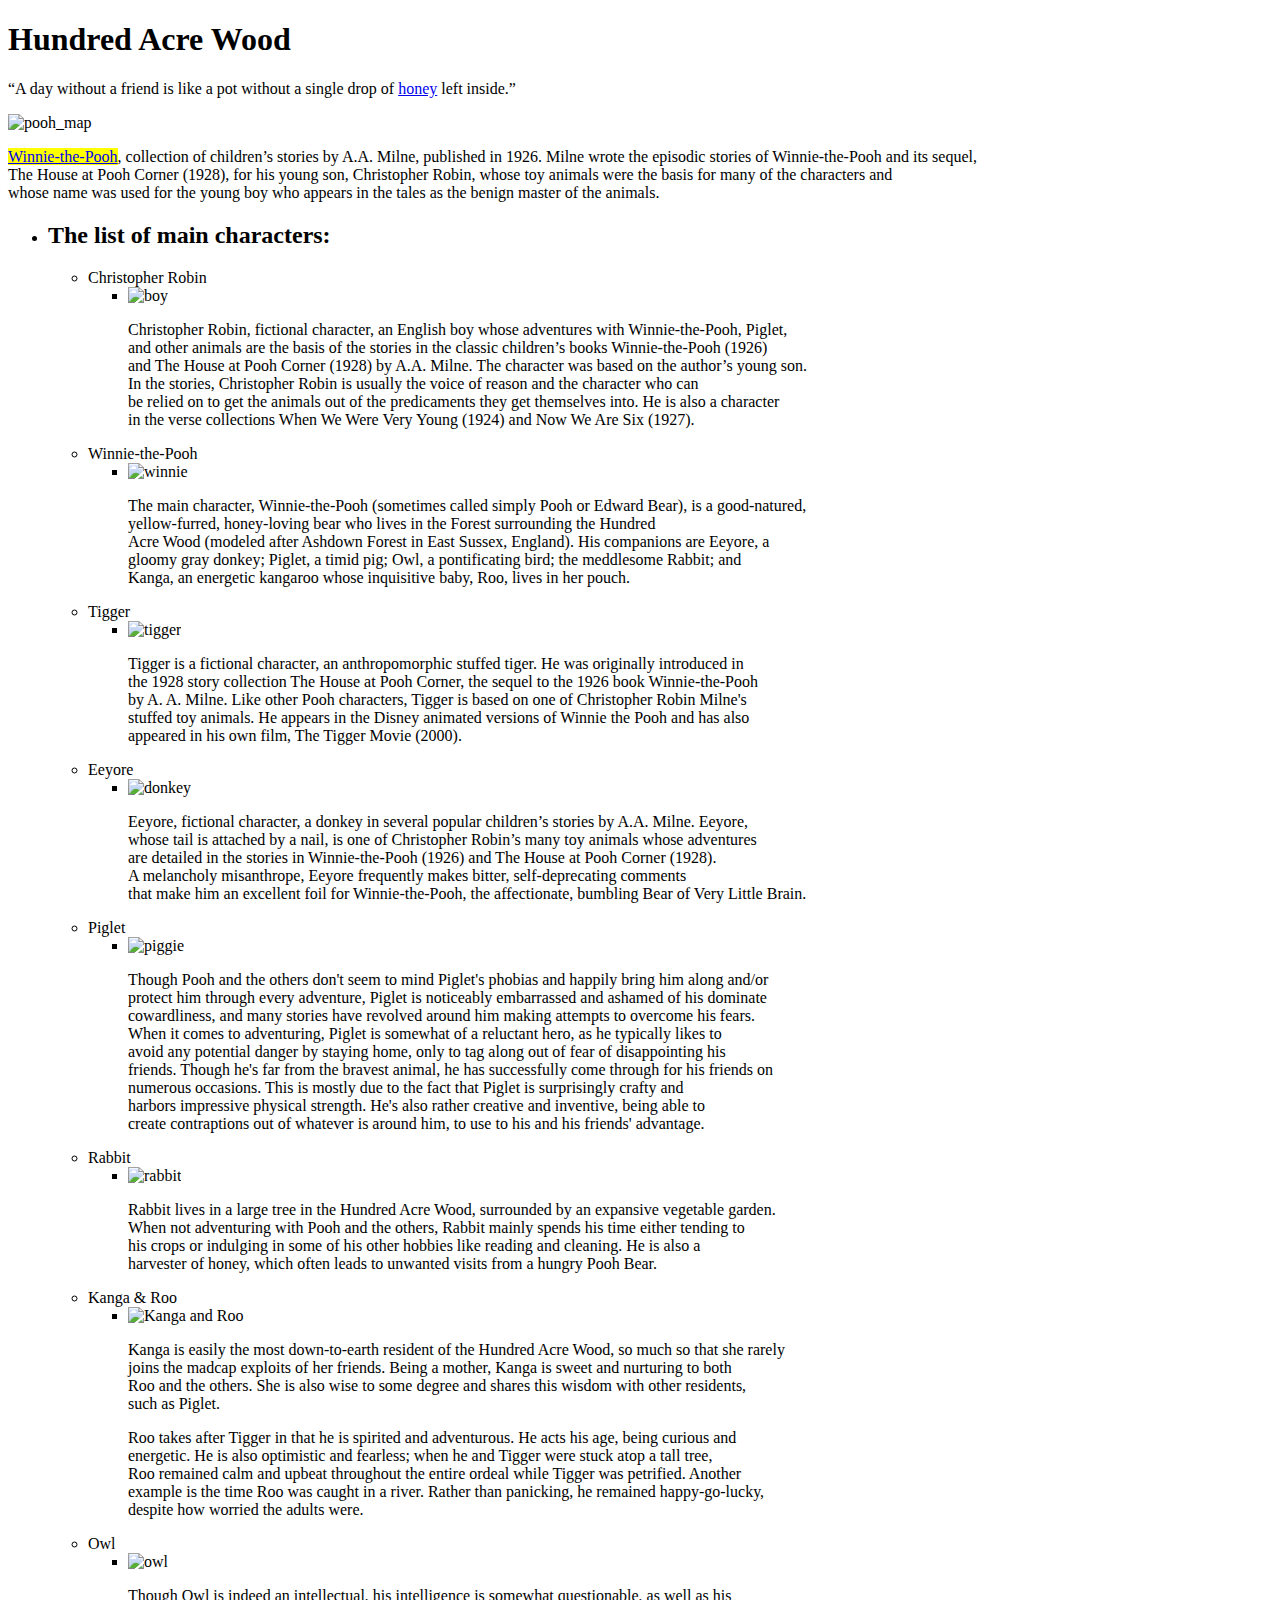
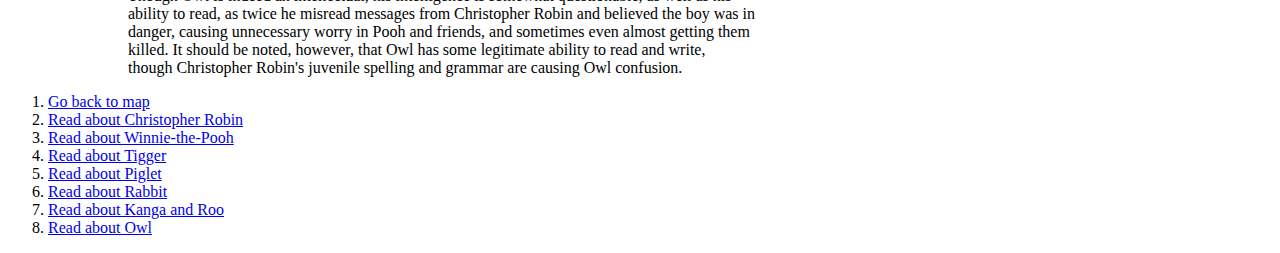
==== index.html @ 3f27ce72 "adding comment" ====
<!DOCTYPE html>
<html lang="en">
<head>
    <meta charset="UTF-8">
    <meta name="viewport" content="width=device-width, initial-scale=1.0">
    <link rel="stylesheet" href="css/style.css">
    <title>Winnie the Pooh's World</title>
</head>
<body>
    <header>
        <div>
            <h1 class="title">Hundred Acre Wood</h1>
            <p><span>“A day without a friend is like a pot without a single drop of <a href="https://youtu.be/Wkk5xn5db7E?si=FmKFmHlR3jzFHBwv" target="_blank">honey</a> left inside.”</span></p>
            <img id="map" src="img/map.jpg" alt="pooh_map">
        </div>
    </header>

    <main>
        <div class="main-text">
            <p class="introduction-text"><mark><a href="https://www.britannica.com/topic/Winnie-the-Pooh-childrens-stories-by-Milne">Winnie-the-Pooh</a></mark>, collection of children’s stories by A.A. Milne, published in 1926. Milne wrote the episodic stories of Winnie-the-Pooh and its sequel,<br> The House at Pooh Corner (1928), for his young son, Christopher Robin,  whose toy animals were the basis for many of the characters and <br>whose name was used for the young boy who appears in the tales as the benign master of the animals.</p>
        </div>
        <div class="list-with-images">
            <ul>
                <li><h2>The list of main characters:</h2>
                    <ul>
                        <li>Christopher Robin
                            <ul>
                                <li id="christopher">
                                    <img src="img/christopher.jpeg" alt="boy">
                                    <p>
                                        Christopher Robin, fictional character, an English boy whose adventures with Winnie-the-Pooh, Piglet,<br> and other animals are the basis of the stories in the classic children’s books Winnie-the-Pooh (1926) <br> and The House at Pooh Corner (1928) by A.A. Milne. The character was based on the author’s young son. <br> In the stories, Christopher Robin is usually the voice of reason and the character who can <br> be relied on to get the animals out of the predicaments they get themselves into. He is also a character <br> in the verse collections When We Were Very Young (1924) and Now We Are Six (1927).
                                    </p>
                                </li>
                            </ul>
                        </li>
                        <li>Winnie-the-Pooh
                            <ul>
                                <li id="winnie">
                                    <img src="img/winnie.jpeg" alt="winnie">
                                    <p>
                                        The main character, Winnie-the-Pooh (sometimes called simply Pooh or Edward Bear), is a good-natured,  <br>yellow-furred, honey-loving bear who lives in the Forest surrounding the Hundred  <br>Acre Wood (modeled after Ashdown Forest in East Sussex, England). His companions are Eeyore, a  <br>gloomy gray donkey; Piglet, a timid pig; Owl, a pontificating bird; the meddlesome Rabbit; and  <br>Kanga, an energetic kangaroo whose inquisitive baby, Roo, lives in her pouch.
                                    </p>
                                </li>
                            </ul>
                        </li>
                        <li>Tigger
                            <ul>
                                <li id="tigger">
                                    <img src="img/tigger.jpeg" alt="tigger">
                                    <p>
                                        Tigger is a fictional character, an anthropomorphic stuffed tiger. He was originally introduced in  <br>the 1928 story collection The House at Pooh Corner, the sequel to the 1926 book Winnie-the-Pooh  <br>by A. A. Milne. Like other Pooh characters, Tigger is based on one of Christopher Robin Milne's  <br>stuffed toy animals. He appears in the Disney animated versions of Winnie the Pooh and has also  <br>appeared in his own film, The Tigger Movie (2000).
                                    </p>
                                </li>
                            </ul>
                        </li>
                        <li>Eeyore
                            <ul>
                                <li id="eeyore">
                                    <img src="img/eyerone.jpeg" alt="donkey">
                                    <p>
                                        Eeyore, fictional character, a donkey in several popular children’s stories by A.A. Milne. Eeyore,  <br>whose tail is attached by a nail, is one of Christopher Robin’s many toy animals whose adventures  <br> are detailed in the stories in Winnie-the-Pooh (1926) and The House at Pooh Corner (1928).  <br> A melancholy misanthrope, Eeyore frequently makes bitter, self-deprecating comments  <br> that make him an excellent foil for Winnie-the-Pooh, the affectionate, bumbling Bear of Very Little Brain.
                                    </p>
                                </li>
                            </ul>
                        </li>
                        <li>Piglet
                            <ul>
                                <li id="piglet">
                                    <img src="img/pigglet.jpeg" alt="piggie">
                                    <p>
                                        Though Pooh and the others don't seem to mind Piglet's phobias and happily bring him along and/or  <br>protect him through every adventure, Piglet is noticeably embarrassed and ashamed of his dominate <br> cowardliness, and many stories have revolved around him making attempts to overcome his fears.  <br>When it comes to adventuring, Piglet is somewhat of a reluctant hero, as he typically likes to  <br>avoid any potential danger by staying home, only to tag along out of fear of disappointing his  <br>friends. Though he's far from the bravest animal, he has successfully come through for his friends on  <br>numerous occasions. This is mostly due to the fact that Piglet is surprisingly crafty and  <br>harbors impressive physical strength. He's also rather creative and inventive, being able to  <br>create contraptions out of whatever is around him, to use to his and his friends' advantage.
                                    </p>
                                </li>
                            </ul>
                        </li>
                        <li>Rabbit
                            <ul>
                                <li id="rabbit">
                                    <img src="img/rabbit.jpeg" alt="rabbit">
                                    <p>
                                        Rabbit lives in a large tree in the Hundred Acre Wood, surrounded by an expansive vegetable garden.  <br>When not adventuring with Pooh and the others, Rabbit mainly spends his time either tending to  <br>his crops or indulging in some of his other hobbies like reading and cleaning. He is also a  <br>harvester of honey, which often leads to unwanted visits from a hungry Pooh Bear.
                                    </p>
                                </li>
                            </ul>
                        </li>
                        <li>Kanga & Roo
                            <ul>
                                <li id="kangaroo">
                                    <img src="img/kangaroo.jpeg" alt="Kanga and Roo">
                                    <p>
                                        Kanga is easily the most down-to-earth resident of the Hundred Acre Wood, so much so that she rarely  <br>joins the madcap exploits of her friends. Being a mother, Kanga is sweet and nurturing to both  <br>Roo and the others. She is also wise to some degree and shares this wisdom with other residents, <br> such as Piglet. 
                                    </p>
                                    <p>
                                        Roo takes after Tigger in that he is spirited and adventurous. He acts his age, being curious and  <br>energetic. He is also optimistic and fearless; when he and Tigger were stuck atop a tall tree,  <br>Roo remained calm and upbeat throughout the entire ordeal while Tigger was petrified. Another  <br>example is the time Roo was caught in a river. Rather than panicking, he remained happy-go-lucky,  <br>despite how worried the adults were.
                                    </p>
                                </li>
                            </ul>
                        </li>
                        <li>Owl
                            <ul>
                                <li id="owl">
                                    <img src="img/owl.jpeg" alt="owl">
                                    <p>
                                        Though Owl is indeed an intellectual, his intelligence is somewhat questionable, as well as his <br> ability to read, as twice he misread messages from Christopher Robin and believed the boy was in  <br>danger, causing unnecessary worry in Pooh and friends, and sometimes even almost getting them  <br> killed. It should be noted, however, that Owl has some legitimate ability to read and write, <br> though Christopher Robin's juvenile spelling and grammar are causing Owl confusion.
                                    </p>
                                </li>
                            </ul>
                        </li>
                    </ul>
                </li>
                
                
            </ul>
        </div>
    </main>

    <footer>
        <div class="navigation">
            <ol>
                    <li><a href="#map">Go back to map</a></li>
                    <li><a href="#christopher">Read about Christopher Robin</a></li>
                    <li><a href="#winnie">Read about Winnie-the-Pooh</a></li>
                    <li><a href="#tigger">Read about Tigger</a></li>
                    <li><a href="#piglet">Read about Piglet</a></li>
                    <li><a href="#rabbit">Read about Rabbit</a></li>
                    <li><a href="#kangaroo">Read about Kanga and Roo</a></li>
                    <li><a href="#owl">Read about Owl</a></li>
            </ol>
        </div>
        <!-- Thank you for checking my homework! have a nice day! -->
    </footer>
</body>
</html>
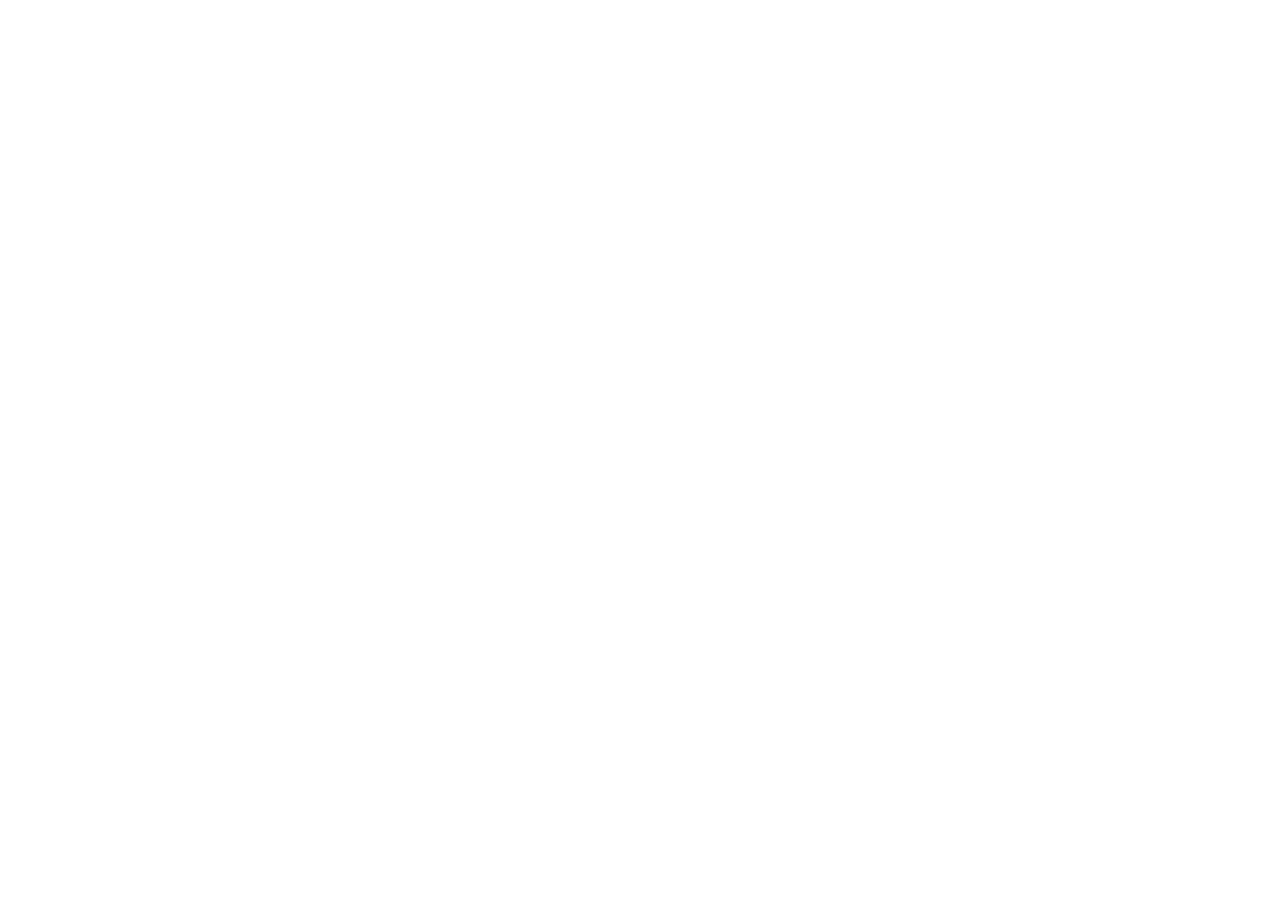
==== commit 608ace07: "clearing lessson 4" ====
--- a/index.html
+++ b/index.html
@@ -3,131 +3,19 @@
 <head>
     <meta charset="UTF-8">
     <meta name="viewport" content="width=device-width, initial-scale=1.0">
-    <link rel="stylesheet" href="css/style.css">
-    <title>Winnie the Pooh's World</title>
+    <title>Document</title>
 </head>
 <body>
     <header>
-        <div>
-            <h1 class="title">Hundred Acre Wood</h1>
-            <p><span>“A day without a friend is like a pot without a single drop of <a href="https://youtu.be/Wkk5xn5db7E?si=FmKFmHlR3jzFHBwv" target="_blank">honey</a> left inside.”</span></p>
-            <img id="map" src="img/map.jpg" alt="pooh_map">
-        </div>
+        <div></div>
     </header>
 
     <main>
-        <div class="main-text">
-            <p class="introduction-text"><mark><a href="https://www.britannica.com/topic/Winnie-the-Pooh-childrens-stories-by-Milne">Winnie-the-Pooh</a></mark>, collection of children’s stories by A.A. Milne, published in 1926. Milne wrote the episodic stories of Winnie-the-Pooh and its sequel,<br> The House at Pooh Corner (1928), for his young son, Christopher Robin,  whose toy animals were the basis for many of the characters and <br>whose name was used for the young boy who appears in the tales as the benign master of the animals.</p>
-        </div>
-        <div class="list-with-images">
-            <ul>
-                <li><h2>The list of main characters:</h2>
-                    <ul>
-                        <li>Christopher Robin
-                            <ul>
-                                <li id="christopher">
-                                    <img src="img/christopher.jpeg" alt="boy">
-                                    <p>
-                                        Christopher Robin, fictional character, an English boy whose adventures with Winnie-the-Pooh, Piglet,<br> and other animals are the basis of the stories in the classic children’s books Winnie-the-Pooh (1926) <br> and The House at Pooh Corner (1928) by A.A. Milne. The character was based on the author’s young son. <br> In the stories, Christopher Robin is usually the voice of reason and the character who can <br> be relied on to get the animals out of the predicaments they get themselves into. He is also a character <br> in the verse collections When We Were Very Young (1924) and Now We Are Six (1927).
-                                    </p>
-                                </li>
-                            </ul>
-                        </li>
-                        <li>Winnie-the-Pooh
-                            <ul>
-                                <li id="winnie">
-                                    <img src="img/winnie.jpeg" alt="winnie">
-                                    <p>
-                                        The main character, Winnie-the-Pooh (sometimes called simply Pooh or Edward Bear), is a good-natured,  <br>yellow-furred, honey-loving bear who lives in the Forest surrounding the Hundred  <br>Acre Wood (modeled after Ashdown Forest in East Sussex, England). His companions are Eeyore, a  <br>gloomy gray donkey; Piglet, a timid pig; Owl, a pontificating bird; the meddlesome Rabbit; and  <br>Kanga, an energetic kangaroo whose inquisitive baby, Roo, lives in her pouch.
-                                    </p>
-                                </li>
-                            </ul>
-                        </li>
-                        <li>Tigger
-                            <ul>
-                                <li id="tigger">
-                                    <img src="img/tigger.jpeg" alt="tigger">
-                                    <p>
-                                        Tigger is a fictional character, an anthropomorphic stuffed tiger. He was originally introduced in  <br>the 1928 story collection The House at Pooh Corner, the sequel to the 1926 book Winnie-the-Pooh  <br>by A. A. Milne. Like other Pooh characters, Tigger is based on one of Christopher Robin Milne's  <br>stuffed toy animals. He appears in the Disney animated versions of Winnie the Pooh and has also  <br>appeared in his own film, The Tigger Movie (2000).
-                                    </p>
-                                </li>
-                            </ul>
-                        </li>
-                        <li>Eeyore
-                            <ul>
-                                <li id="eeyore">
-                                    <img src="img/eyerone.jpeg" alt="donkey">
-                                    <p>
-                                        Eeyore, fictional character, a donkey in several popular children’s stories by A.A. Milne. Eeyore,  <br>whose tail is attached by a nail, is one of Christopher Robin’s many toy animals whose adventures  <br> are detailed in the stories in Winnie-the-Pooh (1926) and The House at Pooh Corner (1928).  <br> A melancholy misanthrope, Eeyore frequently makes bitter, self-deprecating comments  <br> that make him an excellent foil for Winnie-the-Pooh, the affectionate, bumbling Bear of Very Little Brain.
-                                    </p>
-                                </li>
-                            </ul>
-                        </li>
-                        <li>Piglet
-                            <ul>
-                                <li id="piglet">
-                                    <img src="img/pigglet.jpeg" alt="piggie">
-                                    <p>
-                                        Though Pooh and the others don't seem to mind Piglet's phobias and happily bring him along and/or  <br>protect him through every adventure, Piglet is noticeably embarrassed and ashamed of his dominate <br> cowardliness, and many stories have revolved around him making attempts to overcome his fears.  <br>When it comes to adventuring, Piglet is somewhat of a reluctant hero, as he typically likes to  <br>avoid any potential danger by staying home, only to tag along out of fear of disappointing his  <br>friends. Though he's far from the bravest animal, he has successfully come through for his friends on  <br>numerous occasions. This is mostly due to the fact that Piglet is surprisingly crafty and  <br>harbors impressive physical strength. He's also rather creative and inventive, being able to  <br>create contraptions out of whatever is around him, to use to his and his friends' advantage.
-                                    </p>
-                                </li>
-                            </ul>
-                        </li>
-                        <li>Rabbit
-                            <ul>
-                                <li id="rabbit">
-                                    <img src="img/rabbit.jpeg" alt="rabbit">
-                                    <p>
-                                        Rabbit lives in a large tree in the Hundred Acre Wood, surrounded by an expansive vegetable garden.  <br>When not adventuring with Pooh and the others, Rabbit mainly spends his time either tending to  <br>his crops or indulging in some of his other hobbies like reading and cleaning. He is also a  <br>harvester of honey, which often leads to unwanted visits from a hungry Pooh Bear.
-                                    </p>
-                                </li>
-                            </ul>
-                        </li>
-                        <li>Kanga & Roo
-                            <ul>
-                                <li id="kangaroo">
-                                    <img src="img/kangaroo.jpeg" alt="Kanga and Roo">
-                                    <p>
-                                        Kanga is easily the most down-to-earth resident of the Hundred Acre Wood, so much so that she rarely  <br>joins the madcap exploits of her friends. Being a mother, Kanga is sweet and nurturing to both  <br>Roo and the others. She is also wise to some degree and shares this wisdom with other residents, <br> such as Piglet. 
-                                    </p>
-                                    <p>
-                                        Roo takes after Tigger in that he is spirited and adventurous. He acts his age, being curious and  <br>energetic. He is also optimistic and fearless; when he and Tigger were stuck atop a tall tree,  <br>Roo remained calm and upbeat throughout the entire ordeal while Tigger was petrified. Another  <br>example is the time Roo was caught in a river. Rather than panicking, he remained happy-go-lucky,  <br>despite how worried the adults were.
-                                    </p>
-                                </li>
-                            </ul>
-                        </li>
-                        <li>Owl
-                            <ul>
-                                <li id="owl">
-                                    <img src="img/owl.jpeg" alt="owl">
-                                    <p>
-                                        Though Owl is indeed an intellectual, his intelligence is somewhat questionable, as well as his <br> ability to read, as twice he misread messages from Christopher Robin and believed the boy was in  <br>danger, causing unnecessary worry in Pooh and friends, and sometimes even almost getting them  <br> killed. It should be noted, however, that Owl has some legitimate ability to read and write, <br> though Christopher Robin's juvenile spelling and grammar are causing Owl confusion.
-                                    </p>
-                                </li>
-                            </ul>
-                        </li>
-                    </ul>
-                </li>
-                
-                
-            </ul>
-        </div>
+        <div></div>
     </main>
 
     <footer>
-        <div class="navigation">
-            <ol>
-                    <li><a href="#map">Go back to map</a></li>
-                    <li><a href="#christopher">Read about Christopher Robin</a></li>
-                    <li><a href="#winnie">Read about Winnie-the-Pooh</a></li>
-                    <li><a href="#tigger">Read about Tigger</a></li>
-                    <li><a href="#piglet">Read about Piglet</a></li>
-                    <li><a href="#rabbit">Read about Rabbit</a></li>
-                    <li><a href="#kangaroo">Read about Kanga and Roo</a></li>
-                    <li><a href="#owl">Read about Owl</a></li>
-            </ol>
-        </div>
-        <!-- Thank you for checking my homework! have a nice day! -->
+        <div></div>
     </footer>
 </body>
 </html>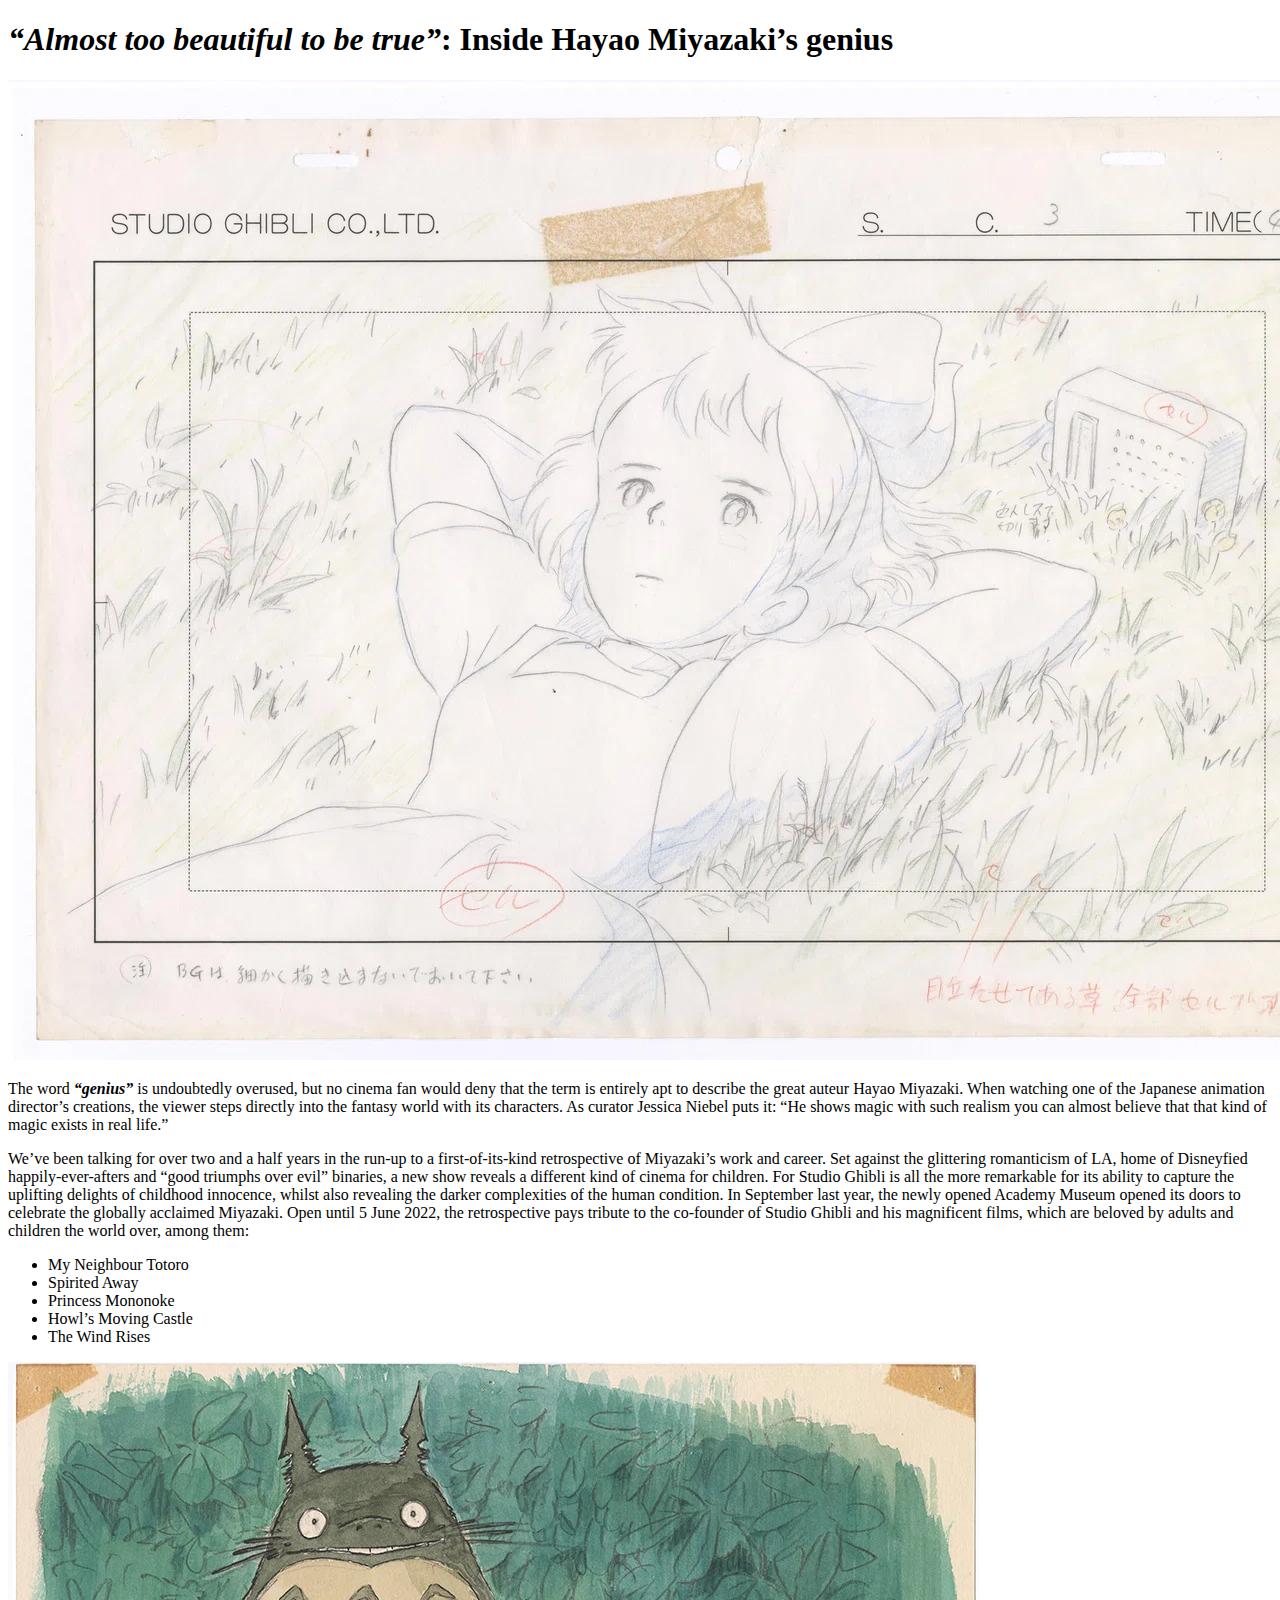
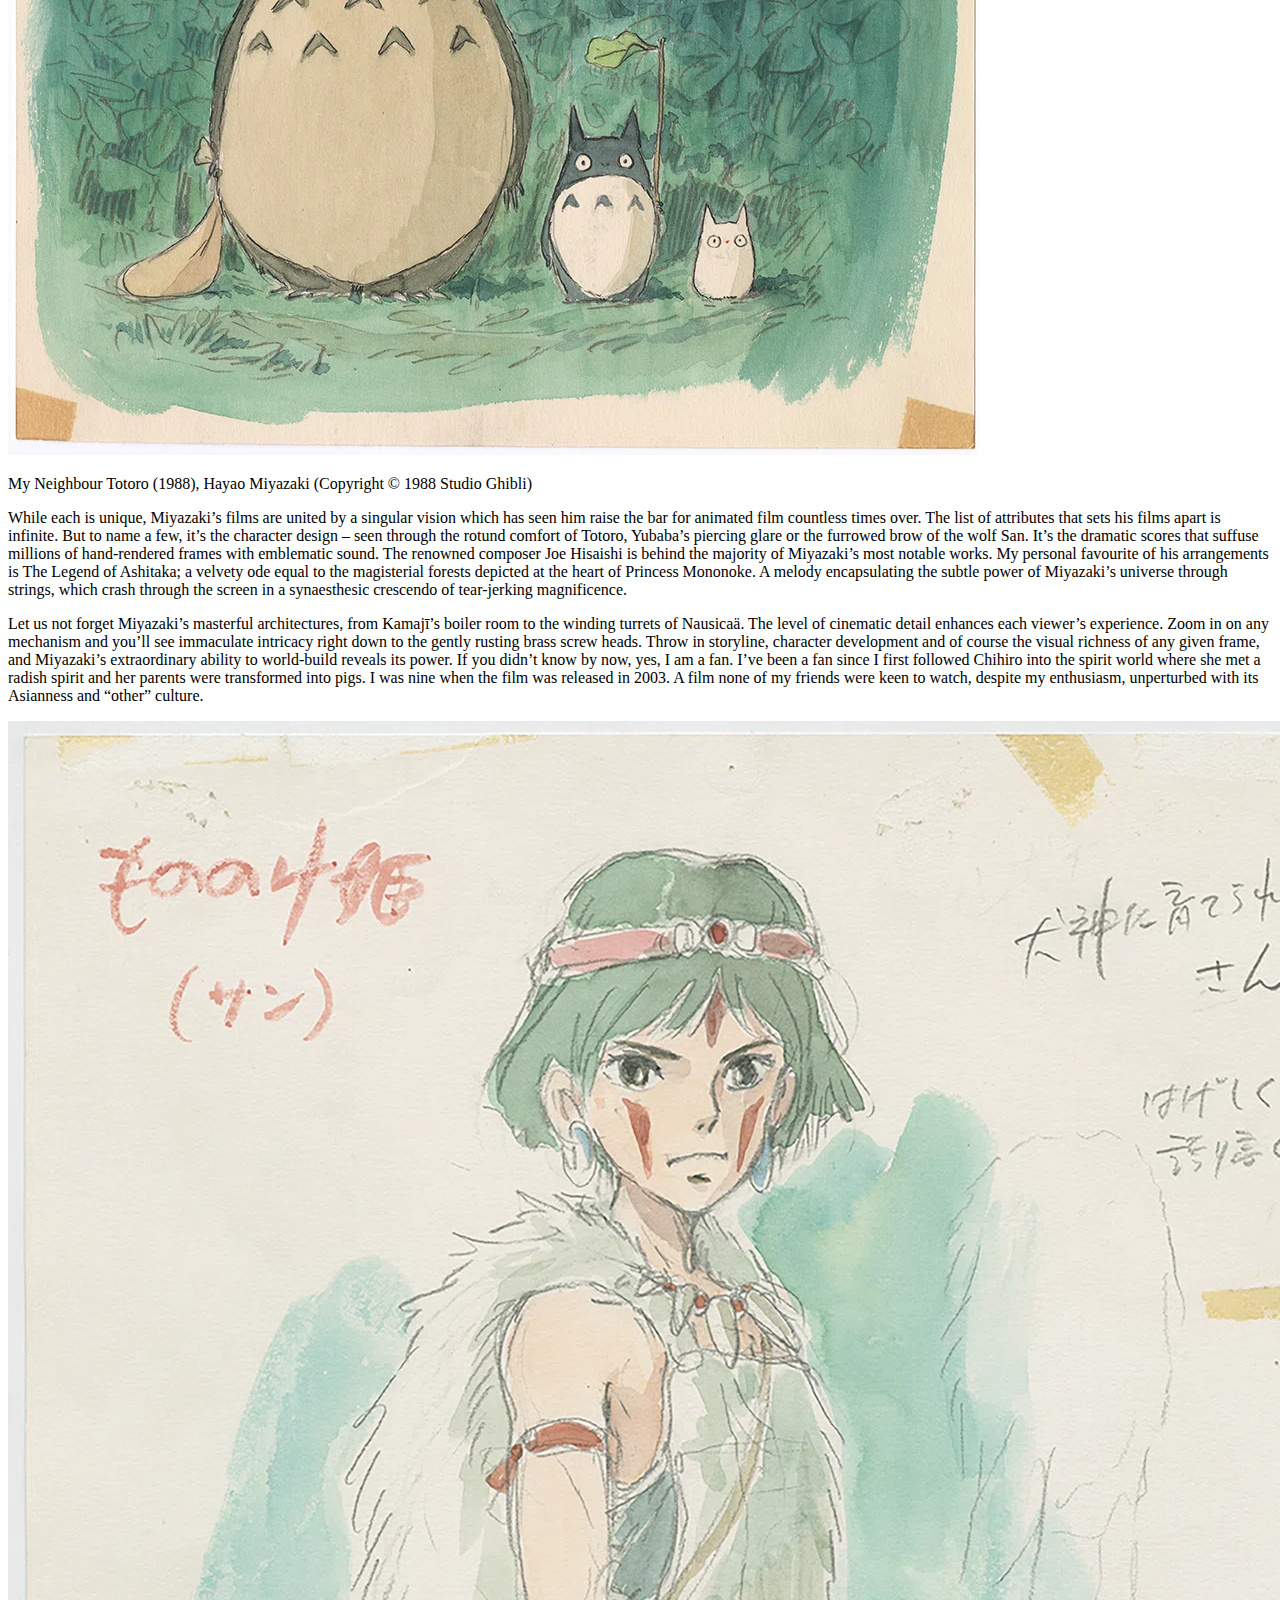
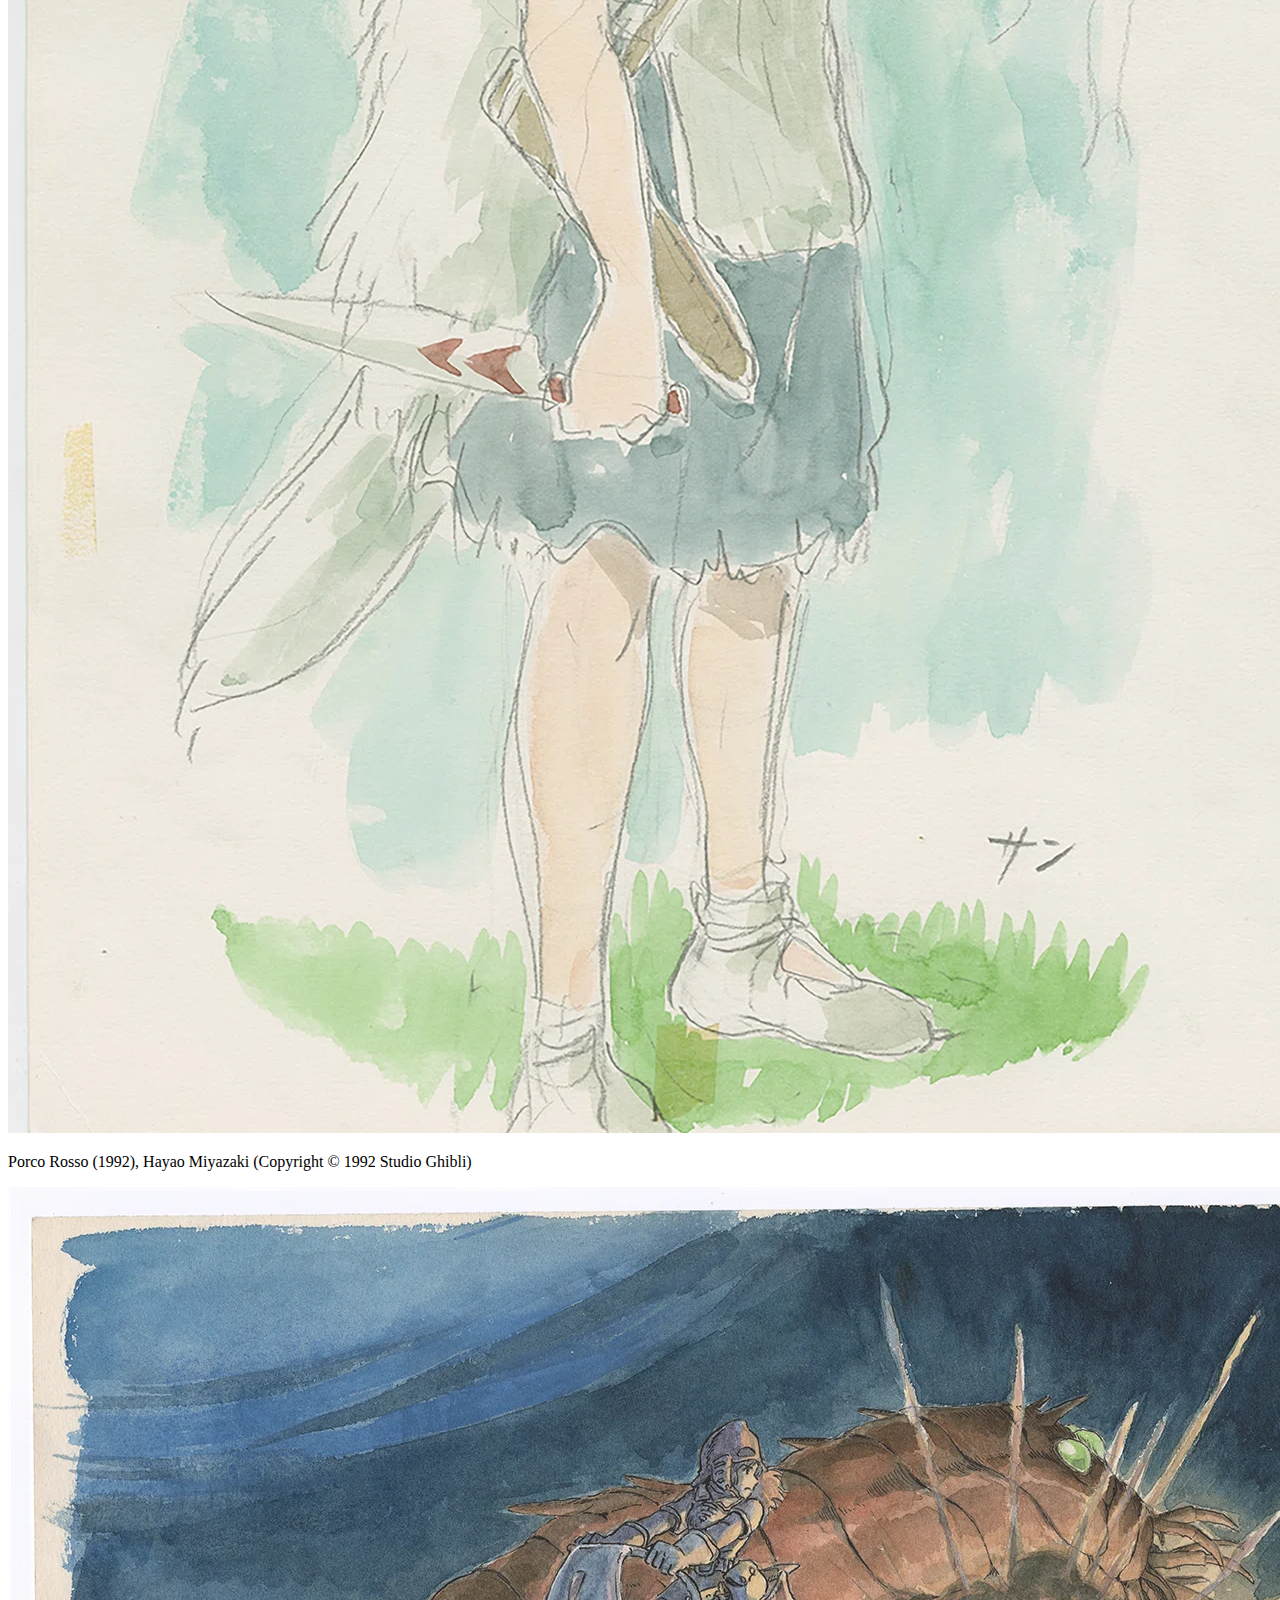
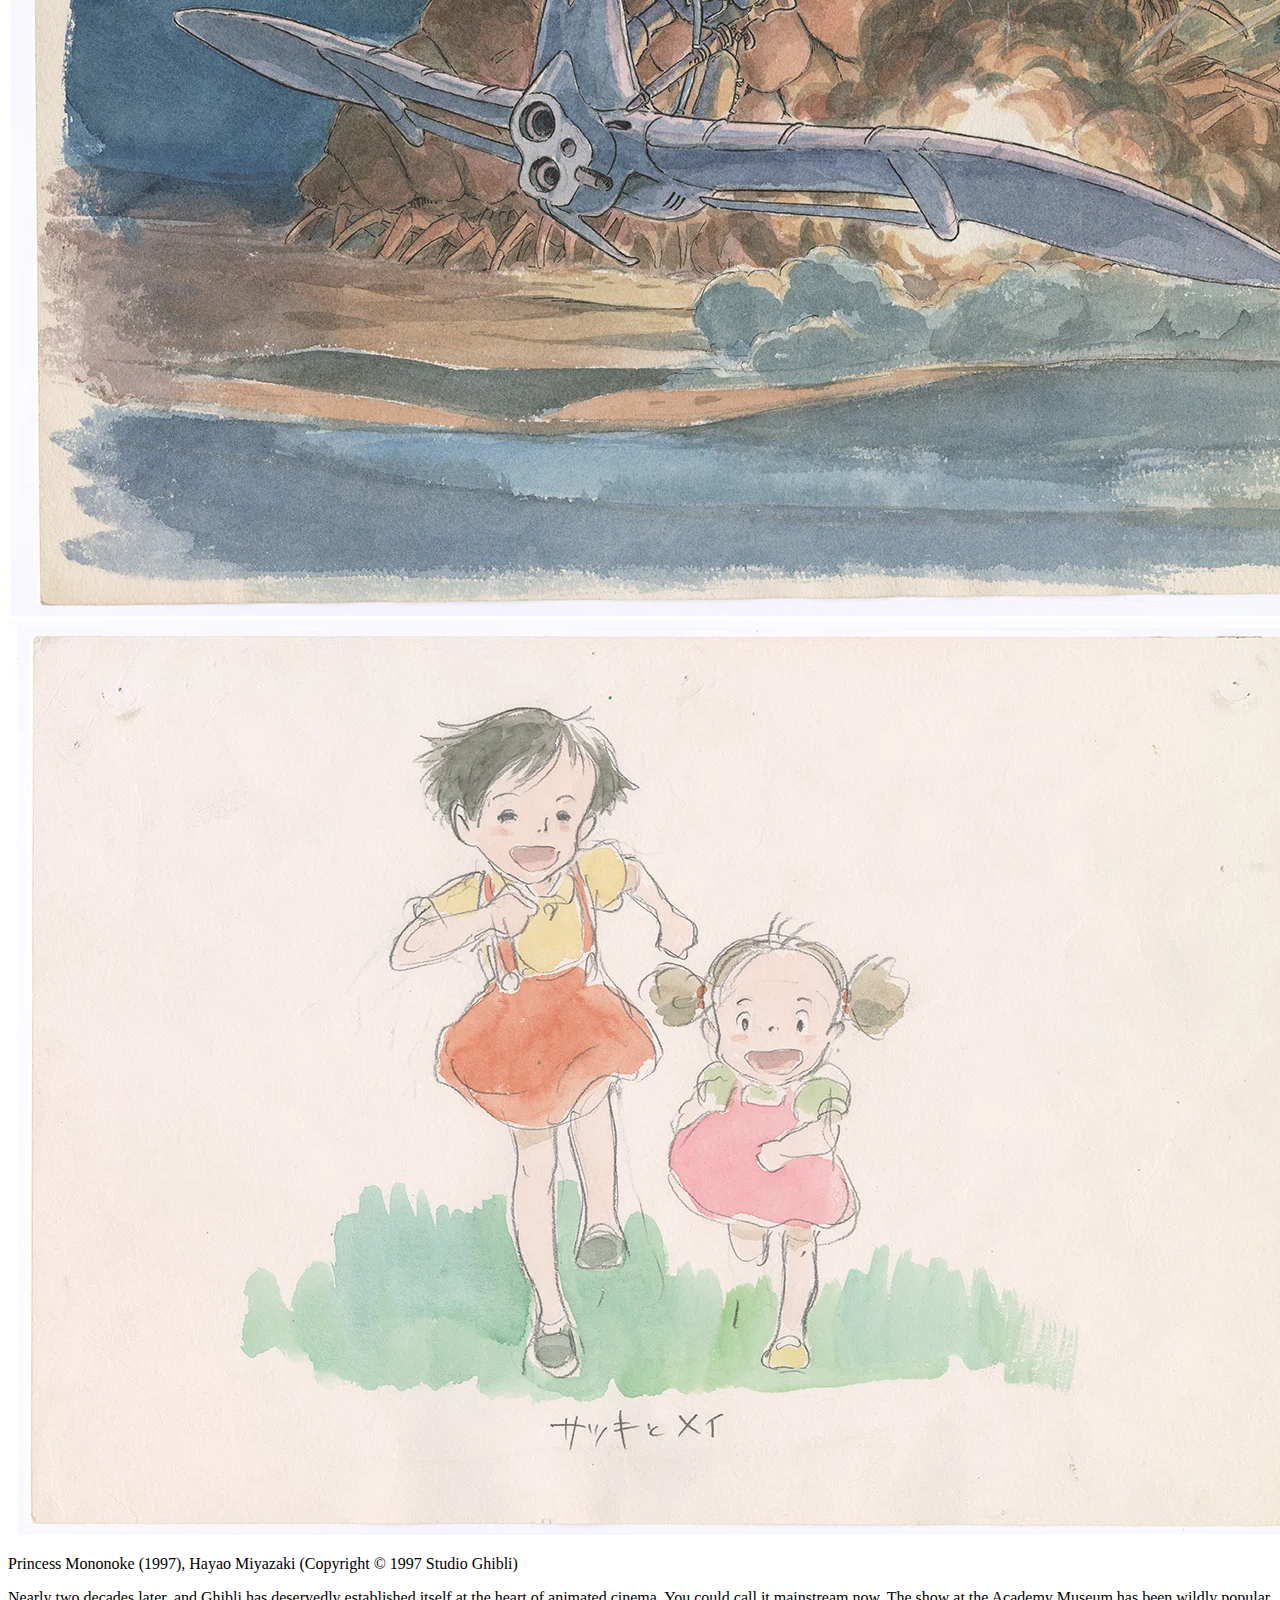
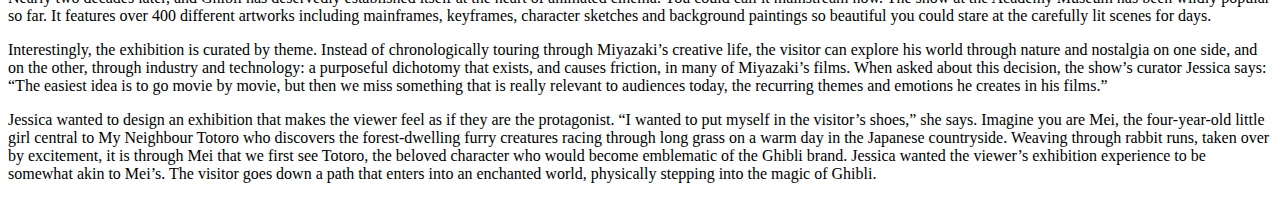
==== commit 17f444cb: "adding images and part of the main text in the body" ====
--- a/index.html
+++ b/index.html
@@ -3,19 +3,75 @@
 <head>
     <meta charset="UTF-8">
     <meta name="viewport" content="width=device-width, initial-scale=1.0">
-    <title>Document</title>
+    <!-- <link rel="stylesheet" href="css/style.css"> -->
+    <title>Hayao Miyazaki</title>
 </head>
 <body>
     <header>
-        <div></div>
+        <div>
+            <h1><i>“Almost too beautiful to be true”</i>: Inside Hayao Miyazaki’s genius</h1>
+            <img src="image/first-image.jpg" alt="cover image">
+        </div>
+        
+        <div>
+            <p>
+                The word <b><i>“genius”</i></b> is undoubtedly overused, but no cinema fan would deny that the term is entirely apt to describe the great auteur Hayao Miyazaki. When watching one of the Japanese animation director’s creations, the viewer steps directly into the fantasy world with its characters. As curator Jessica Niebel puts it: “He shows magic with such realism you can almost believe that that kind of magic exists in real life.”</p>
+            <p>We’ve been talking for over two and a half years in the run-up to a first-of-its-kind retrospective of Miyazaki’s work and career. Set against the glittering romanticism of LA, home of Disneyfied happily-ever-afters and “good triumphs over evil” binaries, a new show reveals a different kind of cinema for children. For Studio Ghibli is all the more remarkable for its ability to capture the uplifting delights of childhood innocence, whilst also revealing the darker complexities of the human condition. In September last year, the newly opened Academy Museum opened its doors to celebrate the globally acclaimed Miyazaki. Open until 5 June 2022, the retrospective pays tribute to the co-founder of Studio Ghibli and his magnificent films, which are beloved by adults and children the world over, among them:
+
+            </p>
+            <div>
+                <ul>
+                    <li>My Neighbour Totoro</li>
+                    <li>Spirited Away</li>
+                    <li>Princess Mononoke</li>
+                    <li>Howl’s Moving Castle</li>
+                    <li>The Wind Rises</li>
+                </ul>
+            </div>
+            <img src="image/image-two.webp" alt="My Neighbour Totoro">
+            <p>My Neighbour Totoro (1988), Hayao Miyazaki (Copyright © 1988 Studio Ghibli)</p>
+        </div>
     </header>
 
     <main>
-        <div></div>
+        <div>
+            <p>
+                While each is unique, Miyazaki’s films are united by a singular vision which has seen him raise the bar for animated film countless times over. The list of attributes that sets his films apart is infinite. But to name a few, it’s the character design – seen through the rotund comfort of Totoro, Yubaba’s piercing glare or the furrowed brow of the wolf San. It’s the dramatic scores that suffuse millions of hand-rendered frames with emblematic sound. The renowned composer Joe Hisaishi is behind the majority of Miyazaki’s most notable works. My personal favourite of his arrangements is The Legend of Ashitaka; a velvety ode equal to the magisterial forests depicted at the heart of Princess Mononoke. A melody encapsulating the subtle power of Miyazaki’s universe through strings, which crash through the screen in a synaesthesic crescendo of tear-jerking magnificence. 
+            </p>
+            <p>
+                Let us not forget Miyazaki’s masterful architectures, from Kamajī’s boiler room to the winding turrets of Nausicaä. The level of cinematic detail enhances each viewer’s experience. Zoom in on any mechanism and you’ll see immaculate intricacy right down to the gently rusting brass screw heads. Throw in storyline, character development and of course the visual richness of any given frame, and Miyazaki’s extraordinary ability to world-build reveals its power. If you didn’t know by now, yes, I am a fan. I’ve been a fan since I first followed Chihiro into the spirit world where she met a radish spirit and her parents were transformed into pigs. I was nine when the film was released in 2003. A film none of my friends were keen to watch, despite my enthusiasm, unperturbed with its Asianness and “other” culture.
+
+            </p>
+        </div>
+        <div>
+            <img src="image/image-three.webp" alt="Porco Rosso">
+            <p>Porco Rosso (1992), Hayao Miyazaki (Copyright © 1992 Studio Ghibli)</p>
+            <img src="image/image-four.webp" alt="Porco Rosso Upclose">
+            <img src="image/image-five.webp" alt="Princess Mononoke">
+            <p>Princess Mononoke (1997), Hayao Miyazaki (Copyright © 1997 Studio Ghibli)</p>
+        </div>
+
+        <div>
+            <p>
+                Nearly two decades later, and Ghibli has deservedly established itself at the heart of animated cinema. You could call it mainstream now. The show at the Academy Museum has been wildly popular so far. It features over 400 different artworks including mainframes, keyframes, character sketches and background paintings so beautiful you could stare at the carefully lit scenes for days.
+            </p>
+
+            <p>
+                Interestingly, the exhibition is curated by theme. Instead of chronologically touring through Miyazaki’s creative life, the visitor can explore his world through nature and nostalgia on one side, and on the other, through industry and technology: a purposeful dichotomy that exists, and causes friction, in many of Miyazaki’s films. When asked about this decision, the show’s curator Jessica says: “The easiest idea is to go movie by movie, but then we miss something that is really relevant to audiences today, the recurring themes and emotions he creates in his films.”
+            </p>
+
+            <p>
+                Jessica wanted to design an exhibition that makes the viewer feel as if they are the protagonist. “I wanted to put myself in the visitor’s shoes,” she says. Imagine you are Mei, the four-year-old little girl central to My Neighbour Totoro who discovers the forest-dwelling furry creatures racing through long grass on a warm day in the Japanese countryside. Weaving through rabbit runs, taken over by excitement, it is through Mei that we first see Totoro, the beloved character who would become emblematic of the Ghibli brand. Jessica wanted the viewer’s exhibition experience to be somewhat akin to Mei’s. The visitor goes down a path that enters into an enchanted world, physically stepping into the magic of Ghibli.
+            </p>
+        </div>
     </main>
 
     <footer>
-        <div></div>
+        <div>
+            <p>
+                
+            </p>
+        </div>
     </footer>
 </body>
 </html>--- a/css/style.css
+++ b/css/style.css
@@ -0,0 +1,8 @@
+@import url(reset.css);
+
+.test ~ p {
+    color: aquamarine; 
+}
+
+.test + p {
+    color: rgb(171, 113, 182);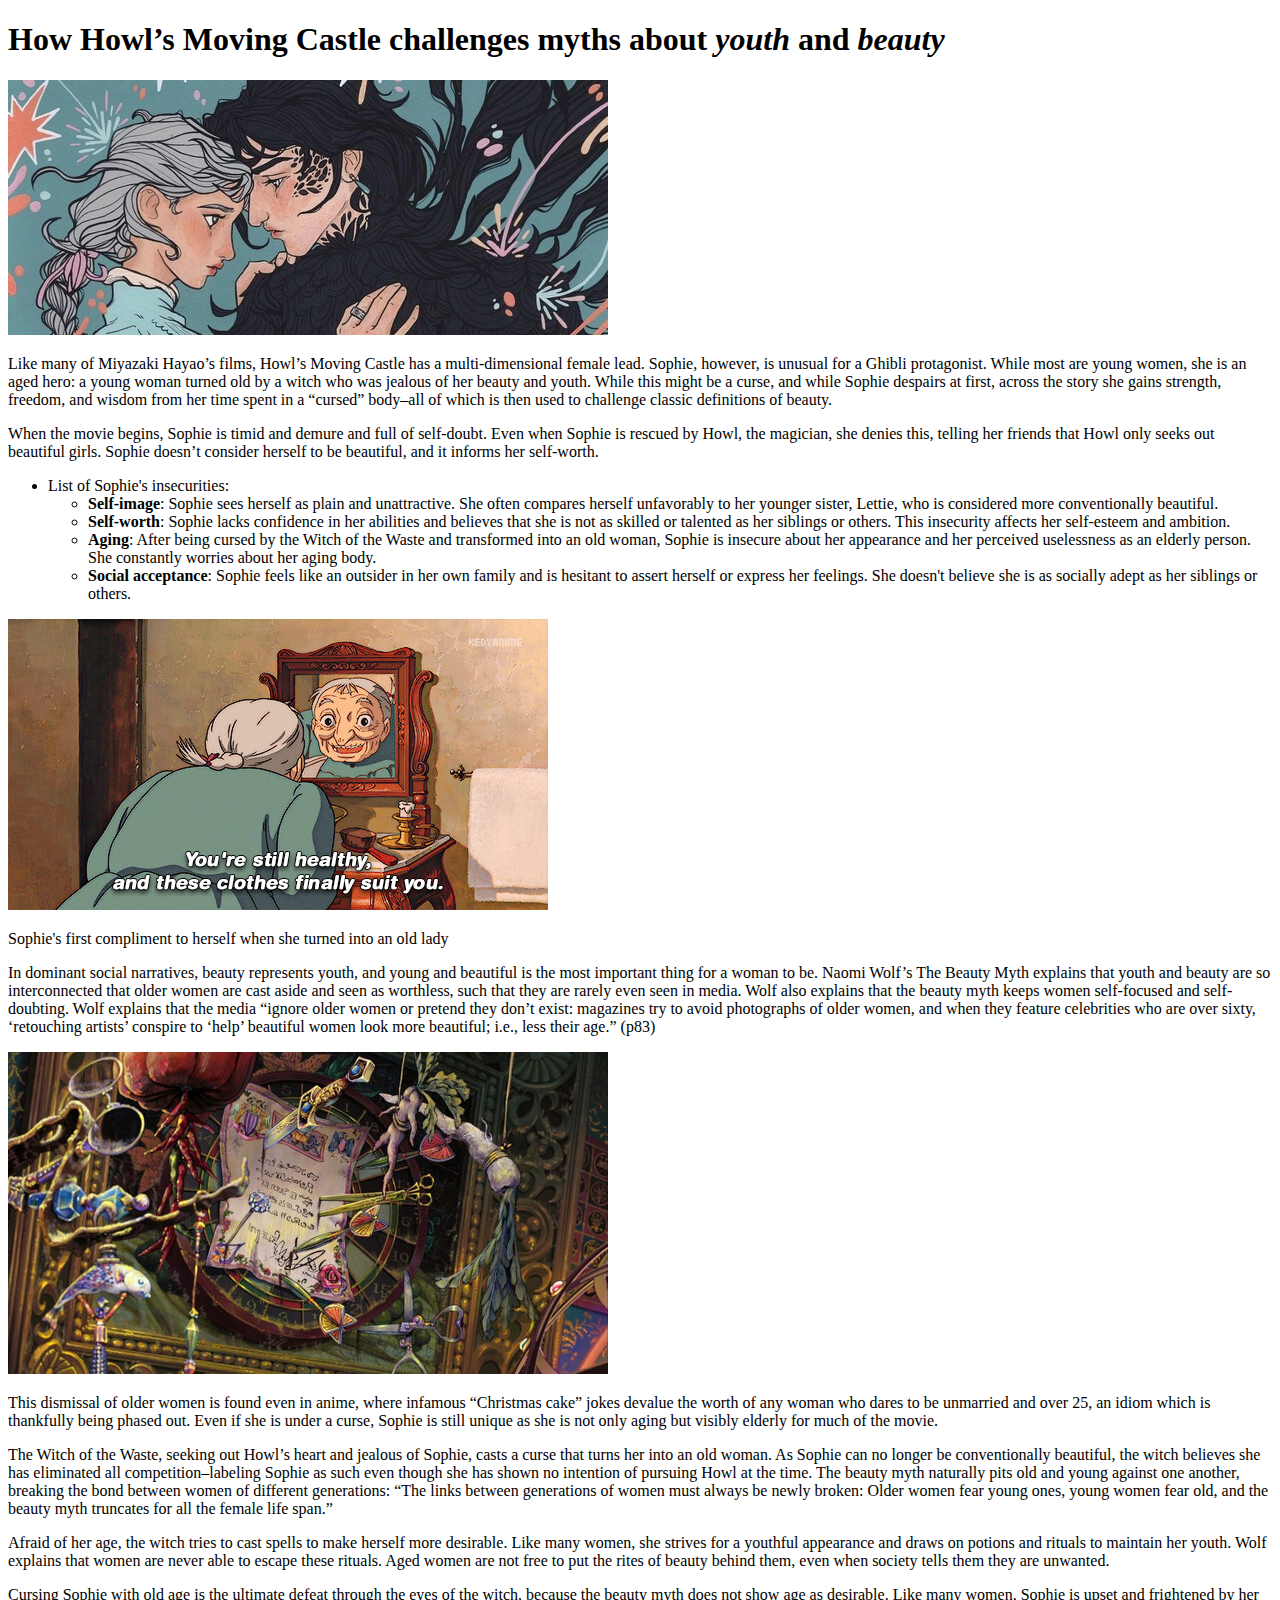
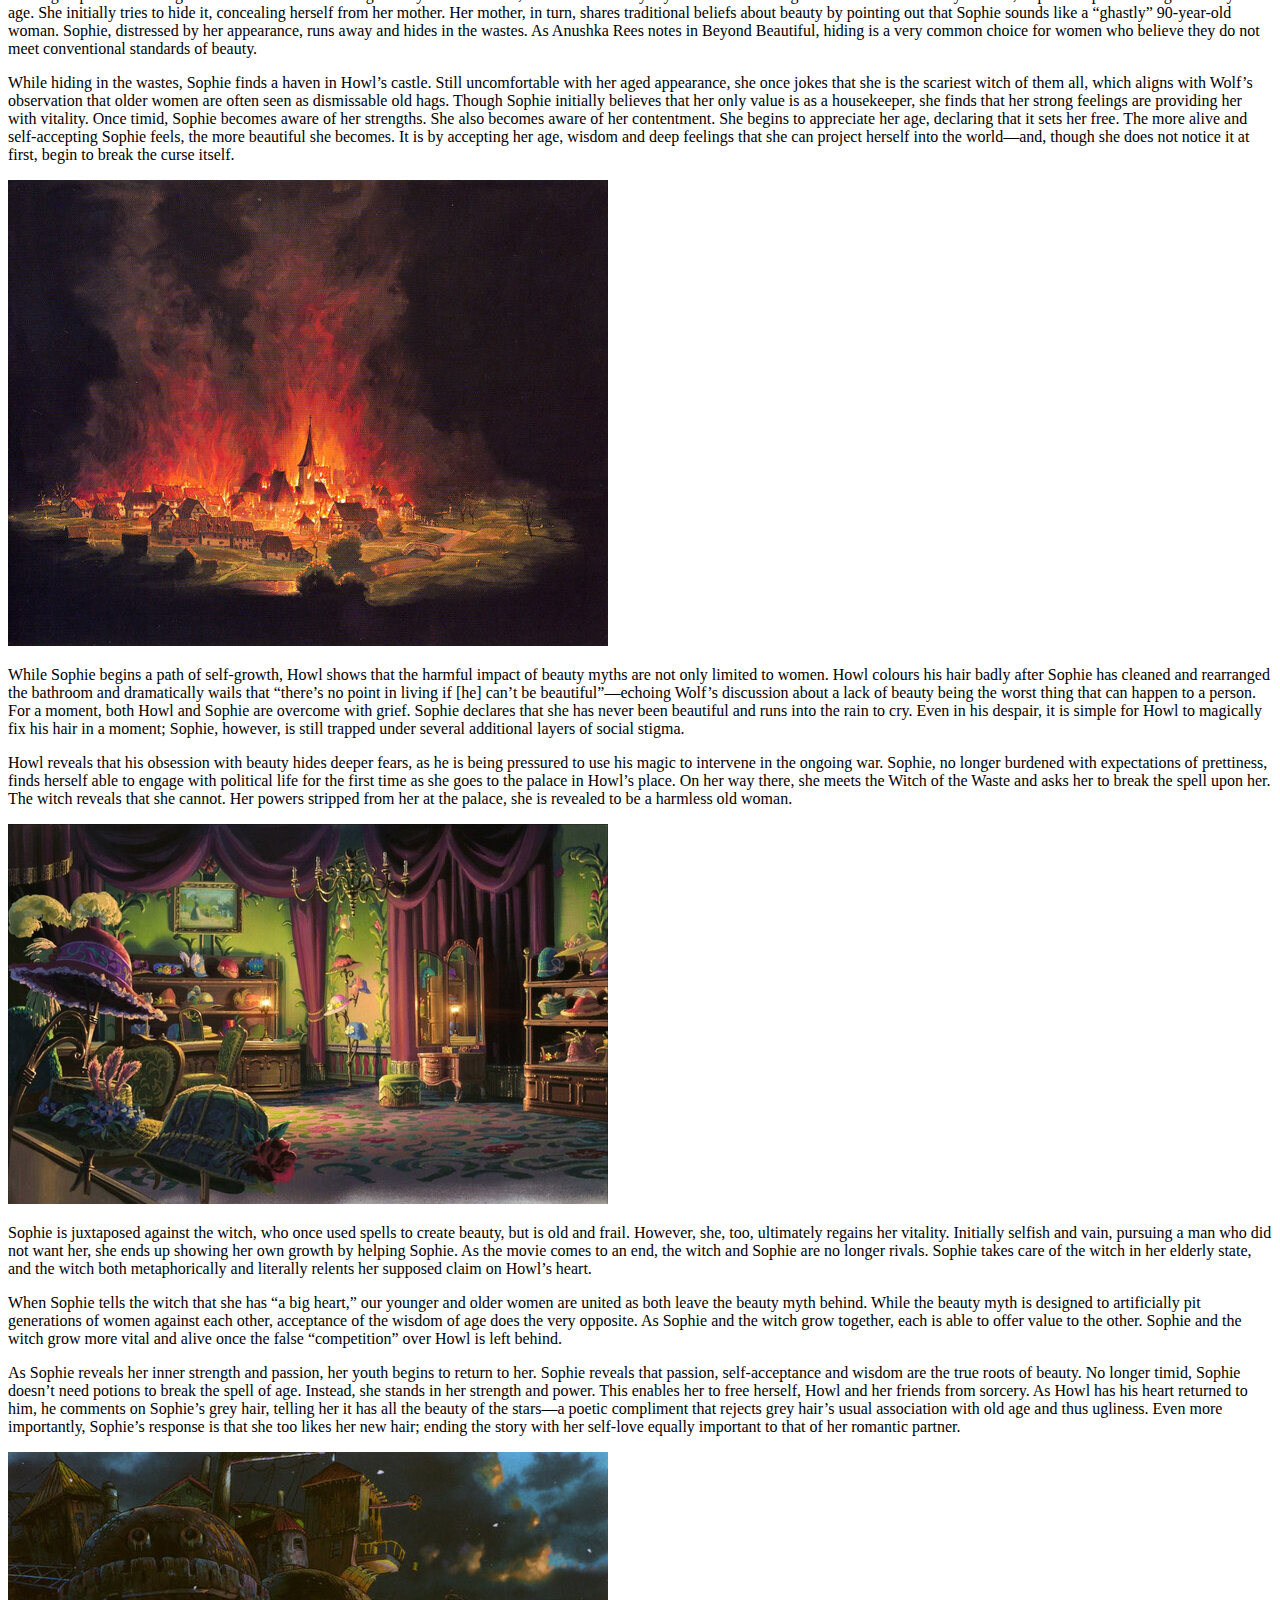
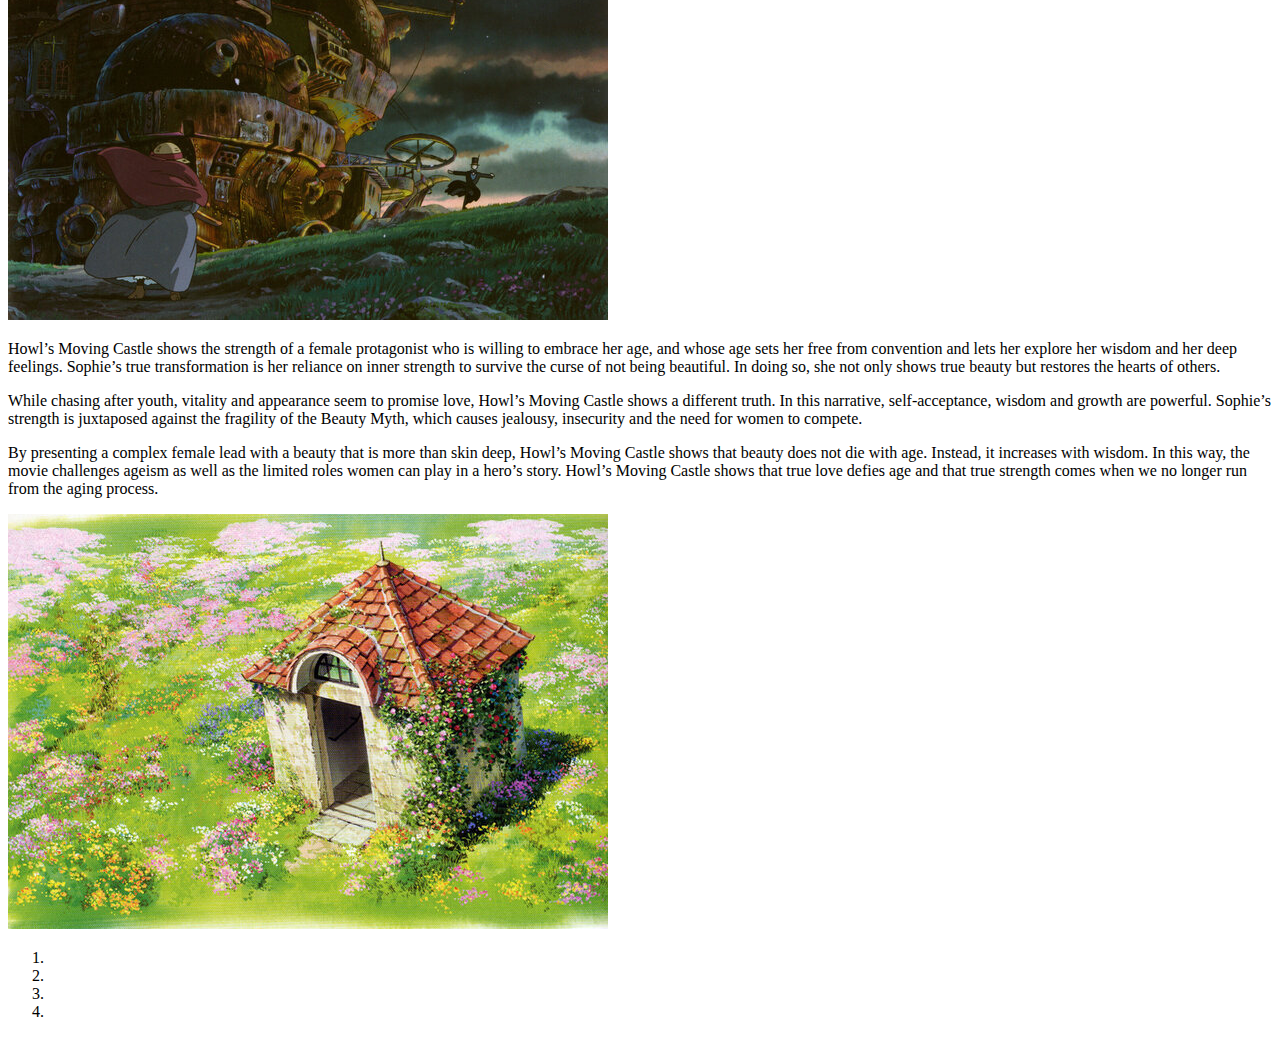
==== commit 4666eccd: "html code without styles" ====
--- a/index.html
+++ b/index.html
@@ -4,64 +4,116 @@
     <meta charset="UTF-8">
     <meta name="viewport" content="width=device-width, initial-scale=1.0">
     <!-- <link rel="stylesheet" href="css/style.css"> -->
-    <title>Hayao Miyazaki</title>
+    <title>The Spell of Self-Assurance</title>
 </head>
 <body>
     <header>
         <div>
-            <h1><i>“Almost too beautiful to be true”</i>: Inside Hayao Miyazaki’s genius</h1>
-            <img src="image/first-image.jpg" alt="cover image">
+            <h1>How Howl’s Moving Castle challenges myths about 
+                <i>
+                    youth
+                </i> 
+                and 
+                <i>
+                    beauty
+                </i></h1>
+            <img src="image/sofie-and-howl.jpg" alt="Sophie and Howl">
         </div>
         
         <div>
             <p>
-                The word <b><i>“genius”</i></b> is undoubtedly overused, but no cinema fan would deny that the term is entirely apt to describe the great auteur Hayao Miyazaki. When watching one of the Japanese animation director’s creations, the viewer steps directly into the fantasy world with its characters. As curator Jessica Niebel puts it: “He shows magic with such realism you can almost believe that that kind of magic exists in real life.”</p>
-            <p>We’ve been talking for over two and a half years in the run-up to a first-of-its-kind retrospective of Miyazaki’s work and career. Set against the glittering romanticism of LA, home of Disneyfied happily-ever-afters and “good triumphs over evil” binaries, a new show reveals a different kind of cinema for children. For Studio Ghibli is all the more remarkable for its ability to capture the uplifting delights of childhood innocence, whilst also revealing the darker complexities of the human condition. In September last year, the newly opened Academy Museum opened its doors to celebrate the globally acclaimed Miyazaki. Open until 5 June 2022, the retrospective pays tribute to the co-founder of Studio Ghibli and his magnificent films, which are beloved by adults and children the world over, among them:
-
+                Like many of Miyazaki Hayao’s films, Howl’s Moving Castle has a multi-dimensional female lead. Sophie, however, is unusual for a Ghibli protagonist. While most are young women, she is an aged hero: a young woman turned old by a witch who was jealous of her beauty and youth. While this might be a curse, and while Sophie despairs at first, across the story she gains strength, freedom, and wisdom from her time spent in a “cursed” body–all of which is then used to challenge classic definitions of beauty.
+            </p>
+           
+            <p>
+                When the movie begins, Sophie is timid and demure and full of self-doubt. Even when Sophie is rescued by Howl, the magician, she denies this, telling her friends that Howl only seeks out beautiful girls. Sophie doesn’t consider herself to be beautiful, and it informs her self-worth. 
             </p>
             <div>
                 <ul>
-                    <li>My Neighbour Totoro</li>
-                    <li>Spirited Away</li>
-                    <li>Princess Mononoke</li>
-                    <li>Howl’s Moving Castle</li>
-                    <li>The Wind Rises</li>
+                    <li>List of Sophie's insecurities:
+                        <ul>
+                            <li>
+                                <b>Self-image</b>: Sophie sees herself as plain and unattractive. She often compares herself unfavorably to her younger sister, Lettie, who is considered more conventionally beautiful.
+                            </li>
+                            <li>
+                                <b>Self-worth</b>: Sophie lacks confidence in her abilities and believes that she is not as skilled or talented as her siblings or others. This insecurity affects her self-esteem and ambition.
+                            </li>
+                            <li>
+                                <b>Aging</b>: After being cursed by the Witch of the Waste and transformed into an old woman, Sophie is insecure about her appearance and her perceived uselessness as an elderly person. She constantly worries about her aging body.
+                            </li>
+                            <li>
+                                <b>Social acceptance</b>: Sophie feels like an outsider in her own family and is hesitant to assert herself or express her feelings. She doesn't believe she is as socially adept as her siblings or others.
+                            </li>
+                        </ul>
+                    </li>
                 </ul>
+
             </div>
-            <img src="image/image-two.webp" alt="My Neighbour Totoro">
-            <p>My Neighbour Totoro (1988), Hayao Miyazaki (Copyright © 1988 Studio Ghibli)</p>
+            <img src="image/sophies_quote.webp" alt="You're still healthy...">
+            <p>Sophie's first compliment to herself when she turned into an old lady</p>
         </div>
     </header>
 
     <main>
         <div>
             <p>
-                While each is unique, Miyazaki’s films are united by a singular vision which has seen him raise the bar for animated film countless times over. The list of attributes that sets his films apart is infinite. But to name a few, it’s the character design – seen through the rotund comfort of Totoro, Yubaba’s piercing glare or the furrowed brow of the wolf San. It’s the dramatic scores that suffuse millions of hand-rendered frames with emblematic sound. The renowned composer Joe Hisaishi is behind the majority of Miyazaki’s most notable works. My personal favourite of his arrangements is The Legend of Ashitaka; a velvety ode equal to the magisterial forests depicted at the heart of Princess Mononoke. A melody encapsulating the subtle power of Miyazaki’s universe through strings, which crash through the screen in a synaesthesic crescendo of tear-jerking magnificence. 
+                In dominant social narratives, beauty represents youth, and young and beautiful is the most important thing for a woman to be. Naomi Wolf’s The Beauty Myth explains that youth and beauty are so interconnected that older women are cast aside and seen as worthless, such that they are rarely even seen in media. Wolf also explains that the beauty myth keeps women self-focused and self-doubting. Wolf explains that the media “ignore older women or pretend they don’t exist: magazines try to avoid photographs of older women, and when they feature celebrities who are over sixty, ‘retouching artists’ conspire to ‘help’ beautiful women look more beautiful; i.e., less their age.” (p83) 
             </p>
+            <img src="image/howls-mess.jpg" alt="Mess in Howl's house">
             <p>
-                Let us not forget Miyazaki’s masterful architectures, from Kamajī’s boiler room to the winding turrets of Nausicaä. The level of cinematic detail enhances each viewer’s experience. Zoom in on any mechanism and you’ll see immaculate intricacy right down to the gently rusting brass screw heads. Throw in storyline, character development and of course the visual richness of any given frame, and Miyazaki’s extraordinary ability to world-build reveals its power. If you didn’t know by now, yes, I am a fan. I’ve been a fan since I first followed Chihiro into the spirit world where she met a radish spirit and her parents were transformed into pigs. I was nine when the film was released in 2003. A film none of my friends were keen to watch, despite my enthusiasm, unperturbed with its Asianness and “other” culture.
-
+                This dismissal of older women is found even in anime, where infamous “Christmas cake” jokes devalue the worth of any woman who dares to be unmarried and over 25, an idiom which is thankfully being phased out. Even if she is under a curse, Sophie is still unique as she is not only aging but visibly elderly for much of the movie. 
             </p>
         </div>
-        <div>
-            <img src="image/image-three.webp" alt="Porco Rosso">
-            <p>Porco Rosso (1992), Hayao Miyazaki (Copyright © 1992 Studio Ghibli)</p>
-            <img src="image/image-four.webp" alt="Porco Rosso Upclose">
-            <img src="image/image-five.webp" alt="Princess Mononoke">
-            <p>Princess Mononoke (1997), Hayao Miyazaki (Copyright © 1997 Studio Ghibli)</p>
-        </div>
+
 
         <div>
             <p>
-                Nearly two decades later, and Ghibli has deservedly established itself at the heart of animated cinema. You could call it mainstream now. The show at the Academy Museum has been wildly popular so far. It features over 400 different artworks including mainframes, keyframes, character sketches and background paintings so beautiful you could stare at the carefully lit scenes for days.
+                The Witch of the Waste, seeking out Howl’s heart and jealous of Sophie, casts a curse that turns her into an old woman. As Sophie can no longer be conventionally beautiful, the witch believes she has eliminated all competition–labeling Sophie as such even though she has shown no intention of pursuing Howl at the time. The beauty myth naturally pits old and young against one another, breaking the bond between women of different generations: “The links between generations of women must always be newly broken: Older women fear young ones, young women fear old, and the beauty myth truncates for all the female life span.” 
+            </p>
+            
+            
+            <p>
+                Afraid of her age, the witch tries to cast spells to make herself more desirable. Like many women, she strives for a youthful appearance and draws on potions and rituals to maintain her youth.  Wolf explains that women are never able to escape these rituals. Aged women are not free to put the rites of beauty behind them, even when society tells them they are unwanted. 
             </p>
 
             <p>
-                Interestingly, the exhibition is curated by theme. Instead of chronologically touring through Miyazaki’s creative life, the visitor can explore his world through nature and nostalgia on one side, and on the other, through industry and technology: a purposeful dichotomy that exists, and causes friction, in many of Miyazaki’s films. When asked about this decision, the show’s curator Jessica says: “The easiest idea is to go movie by movie, but then we miss something that is really relevant to audiences today, the recurring themes and emotions he creates in his films.”
+                Cursing Sophie with old age is the ultimate defeat through the eyes of the witch, because the beauty myth does not show age as desirable. Like many women, Sophie is upset and frightened by her age. She initially tries to hide it, concealing herself from her mother. Her mother, in turn, shares traditional beliefs about beauty by pointing out that Sophie sounds like a “ghastly” 90-year-old woman. Sophie, distressed by her appearance, runs away and hides in the wastes. As Anushka Rees notes in Beyond Beautiful, hiding is a very common choice for women who believe they do not meet conventional standards of beauty.
             </p>
 
             <p>
-                Jessica wanted to design an exhibition that makes the viewer feel as if they are the protagonist. “I wanted to put myself in the visitor’s shoes,” she says. Imagine you are Mei, the four-year-old little girl central to My Neighbour Totoro who discovers the forest-dwelling furry creatures racing through long grass on a warm day in the Japanese countryside. Weaving through rabbit runs, taken over by excitement, it is through Mei that we first see Totoro, the beloved character who would become emblematic of the Ghibli brand. Jessica wanted the viewer’s exhibition experience to be somewhat akin to Mei’s. The visitor goes down a path that enters into an enchanted world, physically stepping into the magic of Ghibli.
+                While hiding in the wastes, Sophie finds a haven in Howl’s castle. Still uncomfortable with her aged appearance, she once jokes that she is the scariest witch of them all, which aligns with Wolf’s observation that older women are often seen as dismissable old hags. Though Sophie initially believes that her only value is as a housekeeper, she finds that her strong feelings are providing her with vitality. Once timid, Sophie becomes aware of her strengths. She also becomes aware of her contentment. She begins to appreciate her age, declaring that it sets her free. The more alive and self-accepting Sophie feels, the more beautiful she becomes. It is by accepting her age, wisdom and deep feelings that she can project herself into the world—and, though she does not notice it at first, begin to break the curse itself.
+            </p>
+
+            <div>
+                <img src="image/sophies-heat-analogy.jpg" alt="">
+            </div>
+            <p>
+                While Sophie begins a path of self-growth, Howl shows that the harmful impact of beauty myths are not only limited to women. Howl colours his hair badly after Sophie has cleaned and rearranged the bathroom and dramatically wails that “there’s no point in living if [he] can’t be beautiful”—echoing Wolf’s discussion about a lack of beauty being the worst thing that can happen to a person. For a moment, both Howl and Sophie are overcome with grief. Sophie declares that she has never been beautiful and runs into the rain to cry. Even in his despair, it is simple for Howl to magically fix his hair in a moment; Sophie, however, is still trapped under several additional layers of social stigma. 
+            </p>
+
+            <p>
+                Howl reveals that his obsession with beauty hides deeper fears, as he is being pressured to use his magic to intervene in the ongoing war. Sophie, no longer burdened with expectations of prettiness, finds herself able to engage with political life for the first time as she goes to the palace in Howl’s place. On her way there, she meets the Witch of the Waste and asks her to break the spell upon her. The witch reveals that she cannot. Her powers stripped from her at the palace, she is revealed to be a harmless old woman. 
+            </p>
+            <div>
+                <img src="image/sophies-workplace.jpg" alt="Sophie's hat workshop">
+            </div>
+            <p>
+                Sophie is juxtaposed against the witch, who once used spells to create beauty, but is old and frail. However, she, too, ultimately regains her vitality. Initially selfish and vain, pursuing a man who did not want her, she ends up showing her own growth by helping Sophie. As the movie comes to an end, the witch and Sophie are no longer rivals. Sophie takes care of the witch in her elderly state, and the witch both metaphorically and literally relents her supposed claim on Howl’s heart.
+            </p>
+
+
+            <p>
+                When Sophie tells the witch that she has “a big heart,” our younger and older women are united as both leave the beauty myth behind. While the beauty myth is designed to artificially pit generations of women against each other, acceptance of the wisdom of age does the very opposite. As Sophie and the witch grow together, each is able to offer value to the other. Sophie and the witch grow more vital and alive once the false “competition” over Howl is left behind. 
+            </p>
+
+            <p>
+                As Sophie reveals her inner strength and passion, her youth begins to return to her. Sophie reveals that passion, self-acceptance and wisdom are the true roots of beauty. No longer timid, Sophie doesn’t need potions to break the spell of age. Instead, she stands in her strength and power. This enables her to free herself, Howl and her friends from sorcery. As Howl has his heart returned to him, he comments on Sophie’s grey hair, telling her it has all the beauty of the stars—a poetic compliment that rejects grey hair’s usual association with old age and thus ugliness. Even more importantly, Sophie’s response is that she too likes her new hair; ending the story with her self-love equally important to that of her romantic partner.
+            </p>
+            <div>
+                <img src="image/first-encounter.jpg" alt="Sophie's first encounter with the house">
+            </div>
+            <p>
+                Howl’s Moving Castle shows the strength of a female protagonist who is willing to embrace her age, and whose age sets her free from convention and lets her explore her wisdom and her deep feelings. Sophie’s true transformation is her reliance on inner strength to survive the curse of not being beautiful. In doing so, she not only shows true beauty but restores the hearts of others. 
             </p>
         </div>
     </main>
@@ -69,8 +121,22 @@
     <footer>
         <div>
             <p>
-                
+                While chasing after youth, vitality and appearance seem to promise love, Howl’s Moving Castle shows a different truth. In this narrative, self-acceptance, wisdom and growth are powerful. Sophie’s strength is juxtaposed against the fragility of the Beauty Myth, which causes jealousy, insecurity and the need for women to compete.
             </p>
+
+            <p>
+                By presenting a complex female lead with a beauty that is more than skin deep, Howl’s Moving Castle shows that beauty does not die with age. Instead, it increases with wisdom. In this way, the movie challenges ageism as well as the limited roles women can play in a hero’s story. Howl’s Moving Castle shows that true love defies age and that true strength comes when we no longer run from the aging process.
+            </p>
+        </div>
+
+        <div>
+            <img src="image/dream-house.jpg" alt="Dream house">
+            <ol>
+                <li><a href=""></a></li>
+                <li><a href=""></a></li>
+                <li><a href=""></a></li>
+                <li><a href=""></a></li>
+            </ol>
         </div>
     </footer>
 </body>
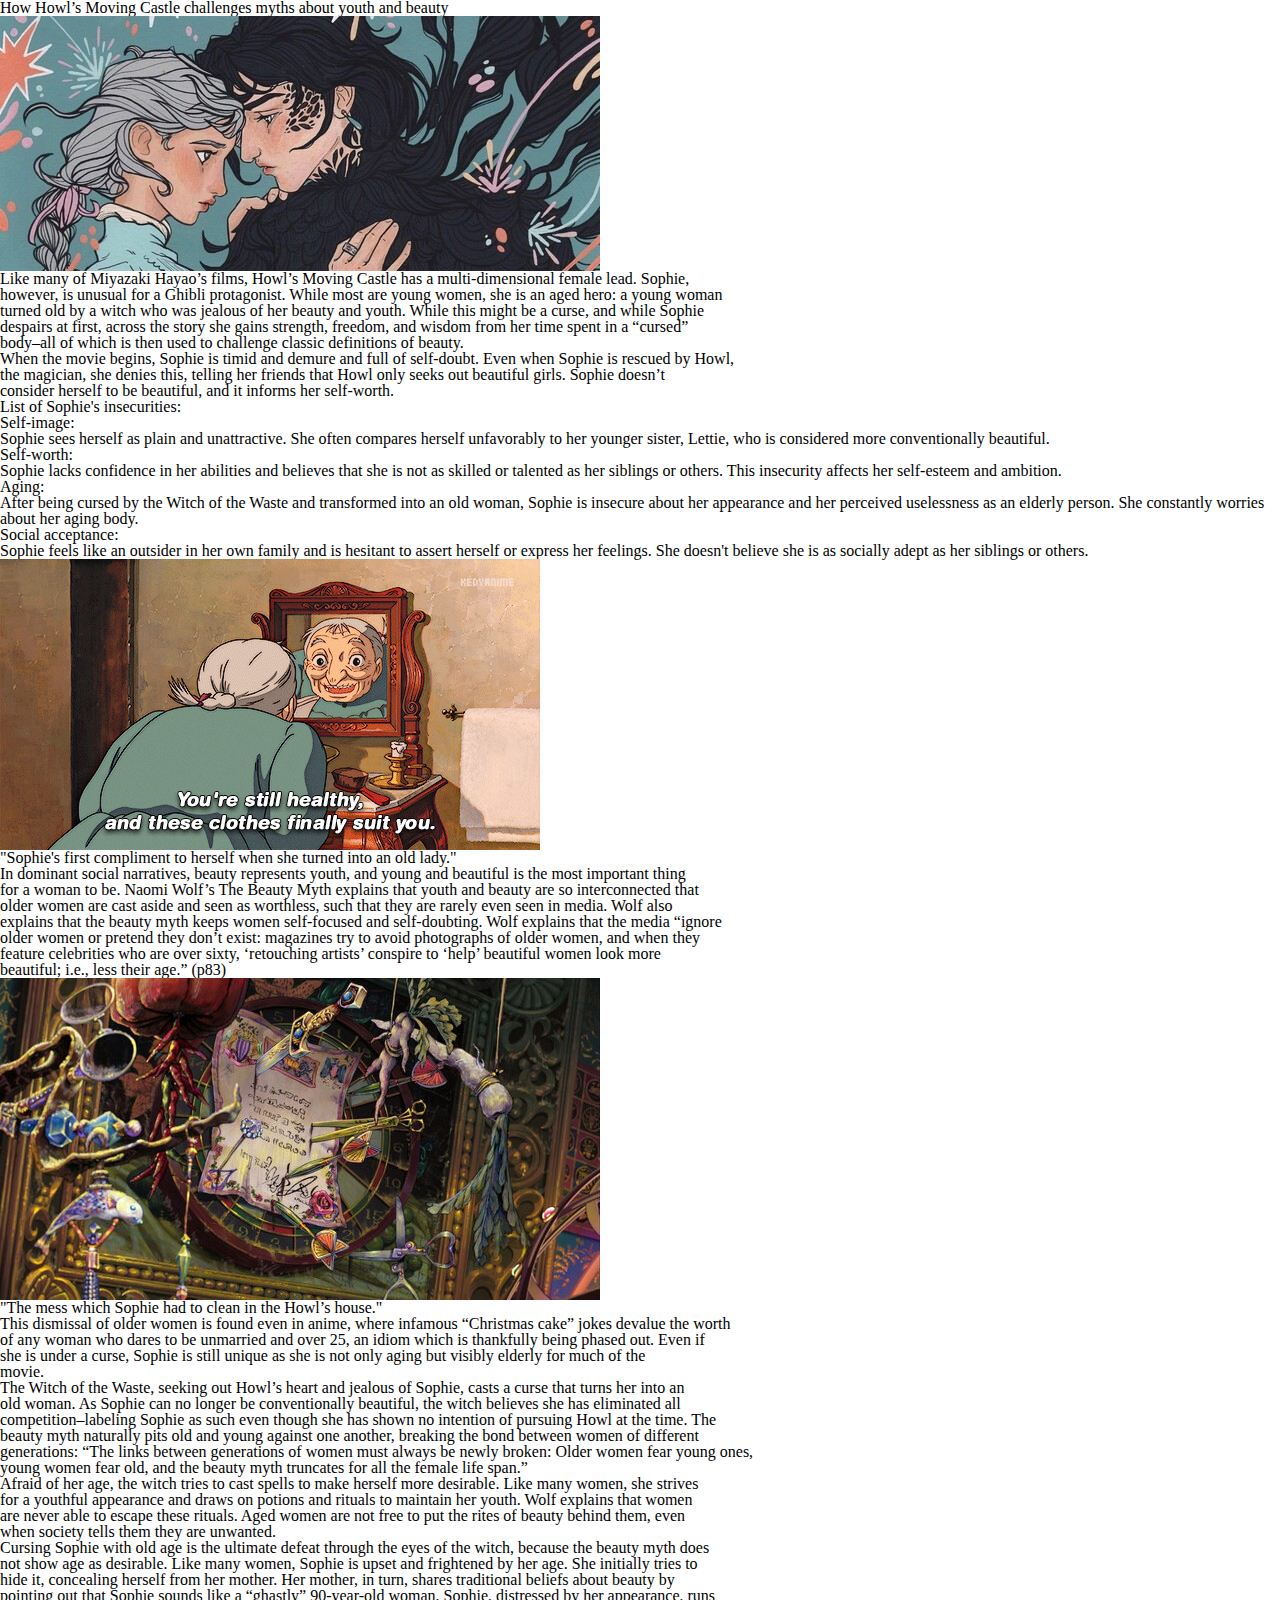
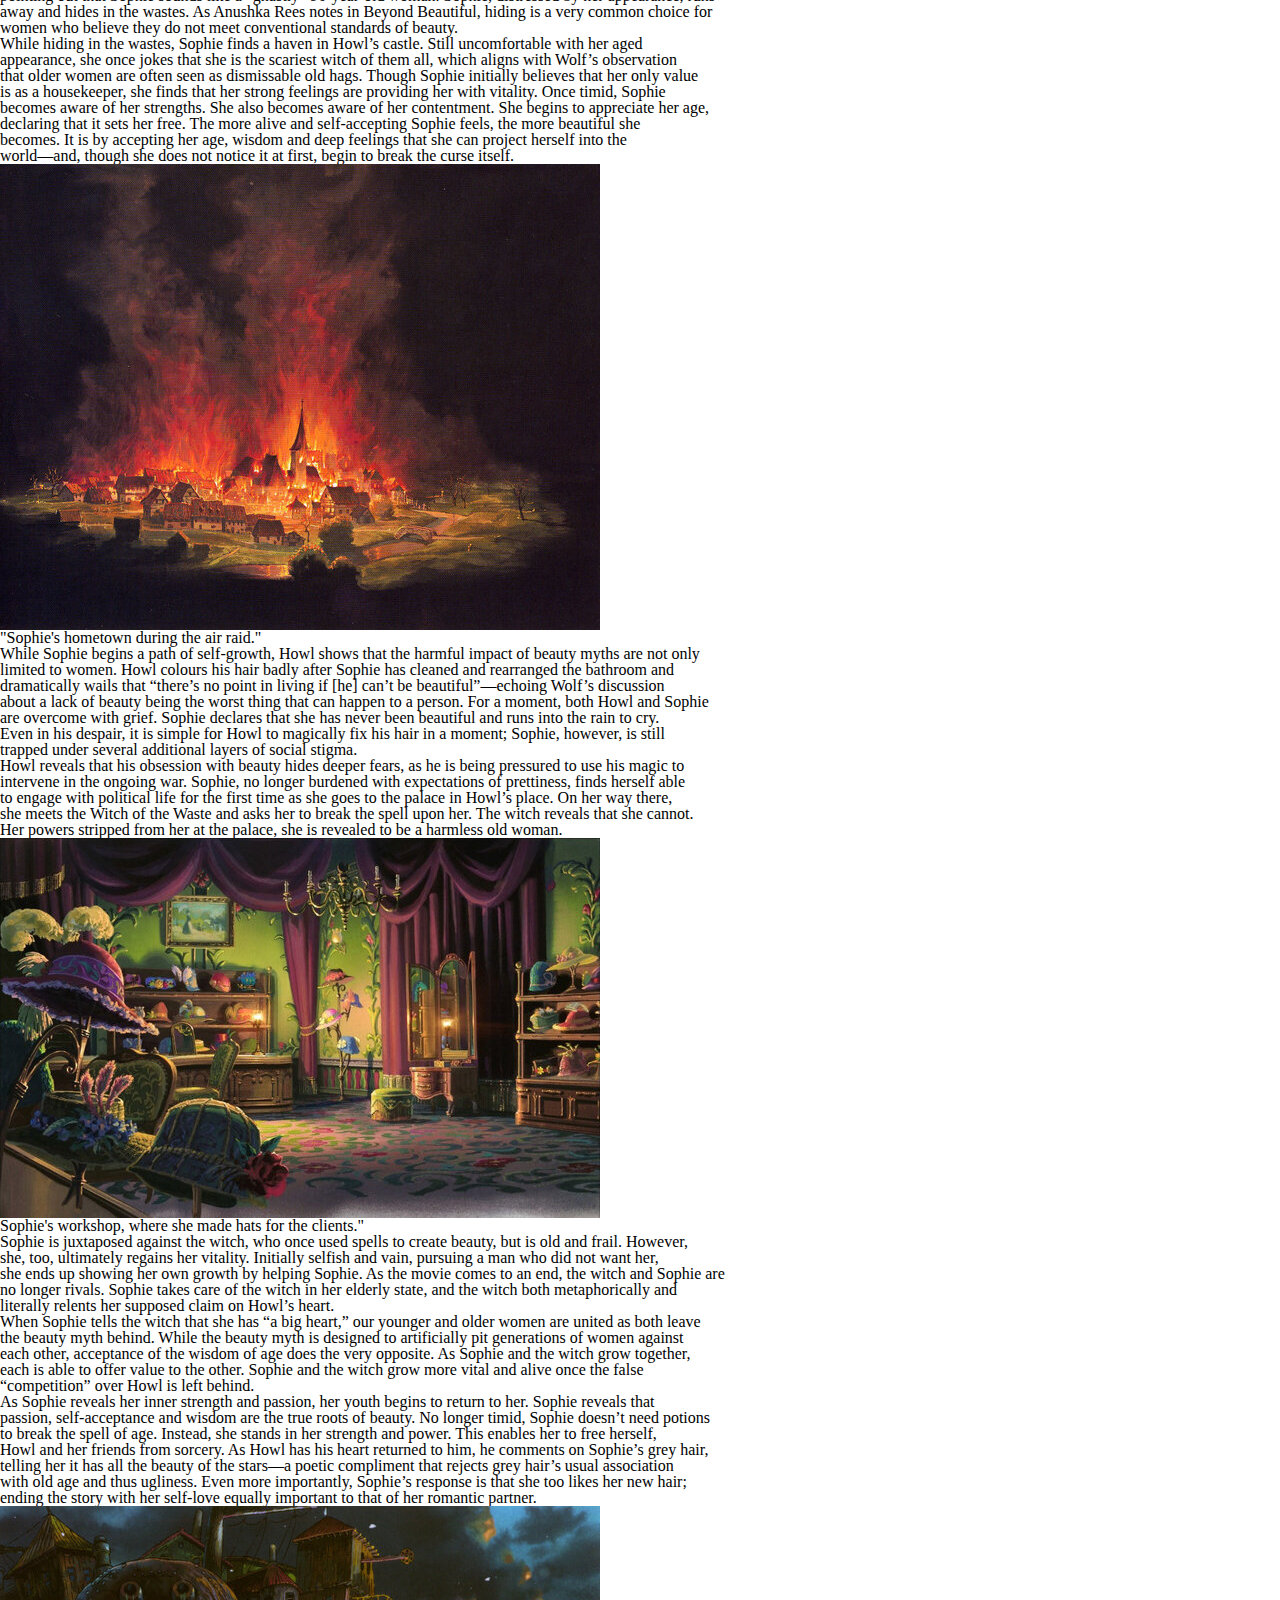
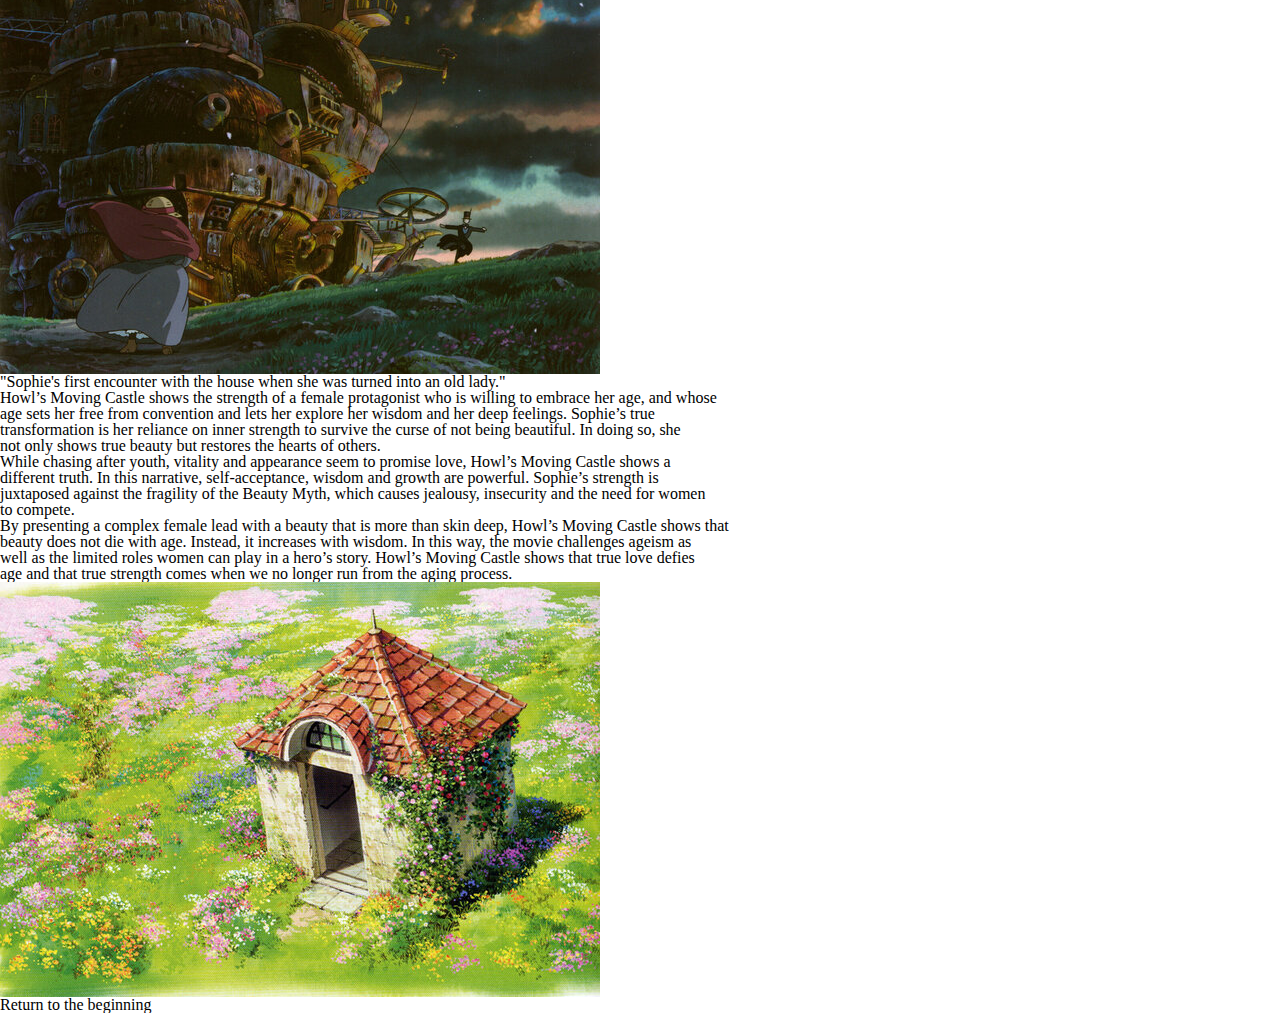
==== commit ba619d85: "correct code with added b, i and mark reset" ====
--- a/index.html
+++ b/index.html
@@ -3,13 +3,13 @@
 <head>
     <meta charset="UTF-8">
     <meta name="viewport" content="width=device-width, initial-scale=1.0">
-    <!-- <link rel="stylesheet" href="css/style.css"> -->
+    <link rel="stylesheet" href="css/style.css">
     <title>The Spell of Self-Assurance</title>
 </head>
 <body>
     <header>
         <div>
-            <h1>How Howl’s Moving Castle challenges myths about 
+            <h1 id="initium">How Howl’s Moving Castle challenges myths about 
                 <i>
                     youth
                 </i> 
@@ -22,27 +22,41 @@
         
         <div>
             <p>
-                Like many of Miyazaki Hayao’s films, Howl’s Moving Castle has a multi-dimensional female lead. Sophie, however, is unusual for a Ghibli protagonist. While most are young women, she is an aged hero: a young woman turned old by a witch who was jealous of her beauty and youth. While this might be a curse, and while Sophie despairs at first, across the story she gains strength, freedom, and wisdom from her time spent in a “cursed” body–all of which is then used to challenge classic definitions of beauty.
+                Like many of <mark>Miyazaki Hayao’s films</mark>, Howl’s Moving Castle has a  multi-dimensional female lead. Sophie, <br> however, is unusual for a Ghibli  protagonist. While most are young women, she is an aged hero: a young woman <br>  turned old by a witch who was jealous of her beauty and youth. While this  might be a curse, and while Sophie <br> despairs at first, across the story she  gains strength, freedom, and wisdom from her time spent in a “cursed”  <br> body–all of which is then used to challenge classic definitions of beauty.
             </p>
-           
+        
             <p>
-                When the movie begins, Sophie is timid and demure and full of self-doubt. Even when Sophie is rescued by Howl, the magician, she denies this, telling her friends that Howl only seeks out beautiful girls. Sophie doesn’t consider herself to be beautiful, and it informs her self-worth. 
+                When the movie begins, Sophie is timid and demure and full of self-doubt.  Even when Sophie is rescued by Howl,<br>  the magician, she denies this, telling  her friends that Howl only seeks out beautiful girls. Sophie doesn’t <br> consider  herself to be beautiful, and it informs her self-worth. 
             </p>
             <div>
+
                 <ul>
-                    <li>List of Sophie's insecurities:
+                    <li>
+                        List of Sophie's insecurities:
                         <ul>
                             <li>
-                                <b>Self-image</b>: Sophie sees herself as plain and unattractive. She often compares herself unfavorably to her younger sister, Lettie, who is considered more conventionally beautiful.
+                                <b>Self-image</b>:
+                                <ul>
+                                    <li>Sophie sees herself as plain and  unattractive. She often compares herself unfavorably to her  younger sister, Lettie, who is considered more conventionally  beautiful.</li>
+                                </ul>
                             </li>
                             <li>
-                                <b>Self-worth</b>: Sophie lacks confidence in her abilities and believes that she is not as skilled or talented as her siblings or others. This insecurity affects her self-esteem and ambition.
+                                <b>Self-worth</b>:
+                                <ul>
+                                    <li>Sophie lacks confidence in her abilities  and believes that she is not as skilled or talented as her  siblings or others. This insecurity affects her self-esteem  and ambition.</li>
+                                </ul>
                             </li>
                             <li>
-                                <b>Aging</b>: After being cursed by the Witch of the Waste and transformed into an old woman, Sophie is insecure about her appearance and her perceived uselessness as an elderly person. She constantly worries about her aging body.
+                                <b>Aging</b>:
+                                <ul>
+                                    <li>After being cursed by the Witch of the Waste  and transformed into an old woman,  Sophie is insecure about  her appearance and her perceived uselessness as an elderly  person. She constantly worries about her aging body.</li>
+                                </ul>
                             </li>
                             <li>
-                                <b>Social acceptance</b>: Sophie feels like an outsider in her own family and is hesitant to assert herself or express her feelings. She doesn't believe she is as socially adept as her siblings or others.
+                                <b>Social acceptance</b>:
+                                <ul>
+                                    <li>Sophie feels like an outsider in  her own family and is hesitant to  assert herself or express  her feelings. She doesn't believe she is as socially adept as  her  siblings or others.</li>
+                                </ul>
                             </li>
                         </ul>
                     </li>
@@ -50,70 +64,82 @@
 
             </div>
             <img src="image/sophies_quote.webp" alt="You're still healthy...">
-            <p>Sophie's first compliment to herself when she turned into an old lady</p>
+            <p><i>"Sophie's first compliment to herself when she turned into an old lady."</i></p>
         </div>
     </header>
 
     <main>
         <div>
             <p>
-                In dominant social narratives, beauty represents youth, and young and beautiful is the most important thing for a woman to be. Naomi Wolf’s The Beauty Myth explains that youth and beauty are so interconnected that older women are cast aside and seen as worthless, such that they are rarely even seen in media. Wolf also explains that the beauty myth keeps women self-focused and self-doubting. Wolf explains that the media “ignore older women or pretend they don’t exist: magazines try to avoid photographs of older women, and when they feature celebrities who are over sixty, ‘retouching artists’ conspire to ‘help’ beautiful women look more beautiful; i.e., less their age.” (p83) 
+                In dominant social narratives, beauty represents youth, and young and  beautiful is the most important thing <br> for a woman to be. Naomi Wolf’s The  Beauty Myth explains that youth and beauty are so interconnected that <br> older  women are cast aside and seen as worthless, such that they are rarely even  seen in media. Wolf also <br> explains that the beauty myth keeps women  self-focused and self-doubting. Wolf explains that the media “ignore <br> older  women or pretend they don’t exist: magazines try to avoid photographs of  older women, and when they <br> feature celebrities who are over sixty,  ‘retouching artists’ conspire to ‘help’ beautiful women look more <br> beautiful;  i.e., less their age.” (p83) 
             </p>
-            <img src="image/howls-mess.jpg" alt="Mess in Howl's house">
+
+            <div>
+                <img src="image/howls-mess.jpg" alt="Mess in Howl's house">
+                <p><i>"The mess which Sophie had to clean in the Howl’s house."</i></p>
+            </div>
+
             <p>
-                This dismissal of older women is found even in anime, where infamous “Christmas cake” jokes devalue the worth of any woman who dares to be unmarried and over 25, an idiom which is thankfully being phased out. Even if she is under a curse, Sophie is still unique as she is not only aging but visibly elderly for much of the movie. 
+                This dismissal of older women is found even in anime, where infamous  “Christmas cake” jokes devalue the worth <br> of any woman who dares to be  unmarried and over 25, an idiom which is thankfully being phased out. Even if  <br> she is under a curse, Sophie is still unique as she is not only aging but  visibly elderly for much of the <br> movie. 
             </p>
         </div>
 
 
         <div>
             <p>
-                The Witch of the Waste, seeking out Howl’s heart and jealous of Sophie, casts a curse that turns her into an old woman. As Sophie can no longer be conventionally beautiful, the witch believes she has eliminated all competition–labeling Sophie as such even though she has shown no intention of pursuing Howl at the time. The beauty myth naturally pits old and young against one another, breaking the bond between women of different generations: “The links between generations of women must always be newly broken: Older women fear young ones, young women fear old, and the beauty myth truncates for all the female life span.” 
+                The Witch of the Waste, seeking out Howl’s heart and jealous of Sophie, casts  a curse that turns her into an <br> old woman. As Sophie can no longer be  conventionally beautiful, the witch believes she has eliminated all  <br> competition–labeling Sophie as such even though she has shown no intention of  pursuing Howl at the time. The <br> beauty myth naturally pits old and young  against one another, breaking the bond between women of different  <br> generations: “The links between generations of women must always be newly  broken: Older women fear young ones, <br> young women fear old, and the beauty  myth truncates for all the female life span.” 
             </p>
             
-            
             <p>
-                Afraid of her age, the witch tries to cast spells to make herself more desirable. Like many women, she strives for a youthful appearance and draws on potions and rituals to maintain her youth.  Wolf explains that women are never able to escape these rituals. Aged women are not free to put the rites of beauty behind them, even when society tells them they are unwanted. 
+                Afraid of her age, the witch tries to cast spells to make herself more  desirable. Like many women, she strives <br> for a youthful appearance and draws  on potions and rituals to maintain her youth.  Wolf explains that women <br> are  never able to escape these rituals. Aged women are not free to put the rites  of beauty behind them, even <br> when society tells them they are unwanted. 
             </p>
 
             <p>
-                Cursing Sophie with old age is the ultimate defeat through the eyes of the witch, because the beauty myth does not show age as desirable. Like many women, Sophie is upset and frightened by her age. She initially tries to hide it, concealing herself from her mother. Her mother, in turn, shares traditional beliefs about beauty by pointing out that Sophie sounds like a “ghastly” 90-year-old woman. Sophie, distressed by her appearance, runs away and hides in the wastes. As Anushka Rees notes in Beyond Beautiful, hiding is a very common choice for women who believe they do not meet conventional standards of beauty.
+                Cursing Sophie with old age is the ultimate defeat through the eyes of the  witch, because the beauty myth does <br> not show age as desirable. Like many  women, Sophie is upset and frightened by her age. She initially tries to <br> hide  it, concealing herself from her mother. Her mother, in turn, shares traditional  beliefs about beauty by <br> pointing out that Sophie sounds like a “ghastly”  90-year-old woman. Sophie, distressed by her appearance, runs <br> away and hides  in the wastes. As Anushka Rees notes in Beyond Beautiful, hiding is a very common  choice for <br> women who believe they do not meet conventional standards of beauty.
             </p>
 
             <p>
-                While hiding in the wastes, Sophie finds a haven in Howl’s castle. Still uncomfortable with her aged appearance, she once jokes that she is the scariest witch of them all, which aligns with Wolf’s observation that older women are often seen as dismissable old hags. Though Sophie initially believes that her only value is as a housekeeper, she finds that her strong feelings are providing her with vitality. Once timid, Sophie becomes aware of her strengths. She also becomes aware of her contentment. She begins to appreciate her age, declaring that it sets her free. The more alive and self-accepting Sophie feels, the more beautiful she becomes. It is by accepting her age, wisdom and deep feelings that she can project herself into the world—and, though she does not notice it at first, begin to break the curse itself.
+                While hiding in the wastes, Sophie finds a haven in Howl’s castle. Still  uncomfortable with her aged <br> appearance, she once jokes that she is the  scariest witch of them all, which aligns with Wolf’s observation <br> that older  women are often seen as dismissable old hags. Though Sophie initially  believes that her only value <br> is as a housekeeper, she finds that her strong  feelings are providing her with vitality. Once timid, Sophie <br> becomes aware of  her strengths. She also becomes aware of her contentment. She begins to  appreciate her age, <br> declaring that it sets her free. The more alive and  self-accepting Sophie feels, the more beautiful she <br> becomes. It is by  accepting her age, wisdom and deep feelings that she can project herself into  the <br> world—and, though she does not notice it at first, begin to break the  curse itself.
             </p>
 
             <div>
-                <img src="image/sophies-heat-analogy.jpg" alt="">
+                <img src="image/sophies-heat-analogy.jpg" alt="The burning city">
+                <p><i>"Sophie's hometown during the air raid."</i></p>
             </div>
+
             <p>
-                While Sophie begins a path of self-growth, Howl shows that the harmful impact of beauty myths are not only limited to women. Howl colours his hair badly after Sophie has cleaned and rearranged the bathroom and dramatically wails that “there’s no point in living if [he] can’t be beautiful”—echoing Wolf’s discussion about a lack of beauty being the worst thing that can happen to a person. For a moment, both Howl and Sophie are overcome with grief. Sophie declares that she has never been beautiful and runs into the rain to cry. Even in his despair, it is simple for Howl to magically fix his hair in a moment; Sophie, however, is still trapped under several additional layers of social stigma. 
+                While Sophie begins a path of self-growth, Howl shows that the harmful impact  of beauty myths are not only <br> limited to women. Howl colours his hair badly  after Sophie has cleaned and rearranged the bathroom and <br> dramatically wails  that “there’s no point in living if [he] can’t be beautiful”—echoing Wolf’s  discussion <br> about a lack of beauty being the worst thing that can happen to a  person. For a moment, both Howl and Sophie <br> are overcome with grief. Sophie  declares that she has never been beautiful and runs into the rain to cry.  <br> Even in his despair, it is simple for Howl to magically fix his hair in a  moment; Sophie, however, is still <br> trapped under several additional layers of  social stigma. 
             </p>
 
             <p>
-                Howl reveals that his obsession with beauty hides deeper fears, as he is being pressured to use his magic to intervene in the ongoing war. Sophie, no longer burdened with expectations of prettiness, finds herself able to engage with political life for the first time as she goes to the palace in Howl’s place. On her way there, she meets the Witch of the Waste and asks her to break the spell upon her. The witch reveals that she cannot. Her powers stripped from her at the palace, she is revealed to be a harmless old woman. 
+                Howl reveals that his obsession with beauty hides deeper fears, as he is  being pressured to use his magic to <br> intervene in the ongoing war. Sophie, no  longer burdened with expectations of prettiness, finds herself able <br> to engage  with political life for the first time as she goes to the palace in Howl’s  place. On her way there, <br> she meets the Witch of the Waste and asks her to  break the spell upon her. The witch reveals that she cannot. <br> Her powers  stripped from her at the palace, she is revealed to be a harmless old woman. 
             </p>
+
             <div>
                 <img src="image/sophies-workplace.jpg" alt="Sophie's hat workshop">
+                <p><i>Sophie's workshop, where she made hats for the clients."</i></p>
             </div>
+
             <p>
-                Sophie is juxtaposed against the witch, who once used spells to create beauty, but is old and frail. However, she, too, ultimately regains her vitality. Initially selfish and vain, pursuing a man who did not want her, she ends up showing her own growth by helping Sophie. As the movie comes to an end, the witch and Sophie are no longer rivals. Sophie takes care of the witch in her elderly state, and the witch both metaphorically and literally relents her supposed claim on Howl’s heart.
+                Sophie is juxtaposed against the witch, who once used spells to create  beauty, but is old and frail. However,<br>  she, too, ultimately regains her  vitality. Initially selfish and vain, pursuing a man who did not want her,  <br> she ends up showing her own growth by helping Sophie. As the movie comes to  an end, the witch and Sophie are <br> no longer rivals. Sophie takes care of the  witch in her elderly state, and the witch both metaphorically and <br> literally  relents her supposed claim on Howl’s heart.
             </p>
 
 
             <p>
-                When Sophie tells the witch that she has “a big heart,” our younger and older women are united as both leave the beauty myth behind. While the beauty myth is designed to artificially pit generations of women against each other, acceptance of the wisdom of age does the very opposite. As Sophie and the witch grow together, each is able to offer value to the other. Sophie and the witch grow more vital and alive once the false “competition” over Howl is left behind. 
+                When Sophie tells the witch that she has “a big heart,” our younger and older  women are united as both leave <br> the beauty myth behind. While the beauty myth  is designed to artificially pit generations of women against <br> each other,  acceptance of the wisdom of age does the very opposite. As Sophie and the  witch grow together, <br> each is able to offer value to the other. Sophie and the  witch grow more vital and alive once the false <br> “competition” over Howl is  left behind. 
             </p>
 
             <p>
-                As Sophie reveals her inner strength and passion, her youth begins to return to her. Sophie reveals that passion, self-acceptance and wisdom are the true roots of beauty. No longer timid, Sophie doesn’t need potions to break the spell of age. Instead, she stands in her strength and power. This enables her to free herself, Howl and her friends from sorcery. As Howl has his heart returned to him, he comments on Sophie’s grey hair, telling her it has all the beauty of the stars—a poetic compliment that rejects grey hair’s usual association with old age and thus ugliness. Even more importantly, Sophie’s response is that she too likes her new hair; ending the story with her self-love equally important to that of her romantic partner.
+                As Sophie reveals her inner strength and passion, her youth begins to return  to her. Sophie reveals that <br> passion, self-acceptance and wisdom are the true  roots of beauty. No longer timid, Sophie doesn’t need potions <br> to break the  spell of age. Instead, she stands in her strength and power. This enables her  to free herself, <br> Howl and her friends from sorcery. As Howl has his heart  returned to him, he comments on Sophie’s grey hair, <br> telling her it has all  the beauty of the stars—a poetic compliment that rejects grey hair’s usual  association <br> with old age and thus ugliness. Even more importantly, Sophie’s  response is that she too likes her new hair; <br> ending the story with her  self-love equally important to that of her romantic partner.
             </p>
+
             <div>
                 <img src="image/first-encounter.jpg" alt="Sophie's first encounter with the house">
+                <p><i>"Sophie's first encounter with the house when she was turned into an old lady."</i></p>
             </div>
+
             <p>
-                Howl’s Moving Castle shows the strength of a female protagonist who is willing to embrace her age, and whose age sets her free from convention and lets her explore her wisdom and her deep feelings. Sophie’s true transformation is her reliance on inner strength to survive the curse of not being beautiful. In doing so, she not only shows true beauty but restores the hearts of others. 
+                Howl’s Moving Castle shows the strength of a female protagonist who is  willing to embrace her age, and whose <br> age sets her free from convention and  lets her explore her wisdom and her deep feelings. Sophie’s true  <br> transformation is her reliance on inner strength to survive the curse of not  being beautiful. In doing so, she<br>  not only shows true beauty but restores the  hearts of others. 
             </p>
         </div>
     </main>
@@ -121,18 +147,18 @@
     <footer>
         <div>
             <p>
-                While chasing after youth, vitality and appearance seem to promise love, Howl’s Moving Castle shows a different truth. In this narrative, self-acceptance, wisdom and growth are powerful. Sophie’s strength is juxtaposed against the fragility of the Beauty Myth, which causes jealousy, insecurity and the need for women to compete.
+                While chasing after youth, vitality and appearance seem to promise love,  Howl’s Moving Castle shows a <br> different truth. In this narrative,  self-acceptance, wisdom and growth are powerful. Sophie’s strength is  <br> juxtaposed against the fragility of the Beauty Myth, which causes jealousy,  insecurity and the need for women <br> to compete.
             </p>
 
             <p>
-                By presenting a complex female lead with a beauty that is more than skin deep, Howl’s Moving Castle shows that beauty does not die with age. Instead, it increases with wisdom. In this way, the movie challenges ageism as well as the limited roles women can play in a hero’s story. Howl’s Moving Castle shows that true love defies age and that true strength comes when we no longer run from the aging process.
+                By presenting a complex female lead with a beauty that is more than skin  deep, Howl’s Moving Castle shows that <br> beauty does not die with age. Instead,  it increases with wisdom. In this way, the movie challenges ageism as <br> well as  the limited roles women can play in a hero’s story. Howl’s Moving Castle  shows that true love defies <br> age and that true strength comes when we no  longer run from the aging process.
             </p>
         </div>
 
         <div>
             <img src="image/dream-house.jpg" alt="Dream house">
             <ol>
-                <li><a href=""></a></li>
+                <li><a href="#initium">Return to the beginning</a></li>
                 <li><a href=""></a></li>
                 <li><a href=""></a></li>
                 <li><a href=""></a></li>
--- a/css/style.css
+++ b/css/style.css
@@ -1,8 +1,2 @@
 @import url(reset.css);
 
-.test ~ p {
-    color: aquamarine; 
-}
-
-.test + p {
-    color: rgb(171, 113, 182);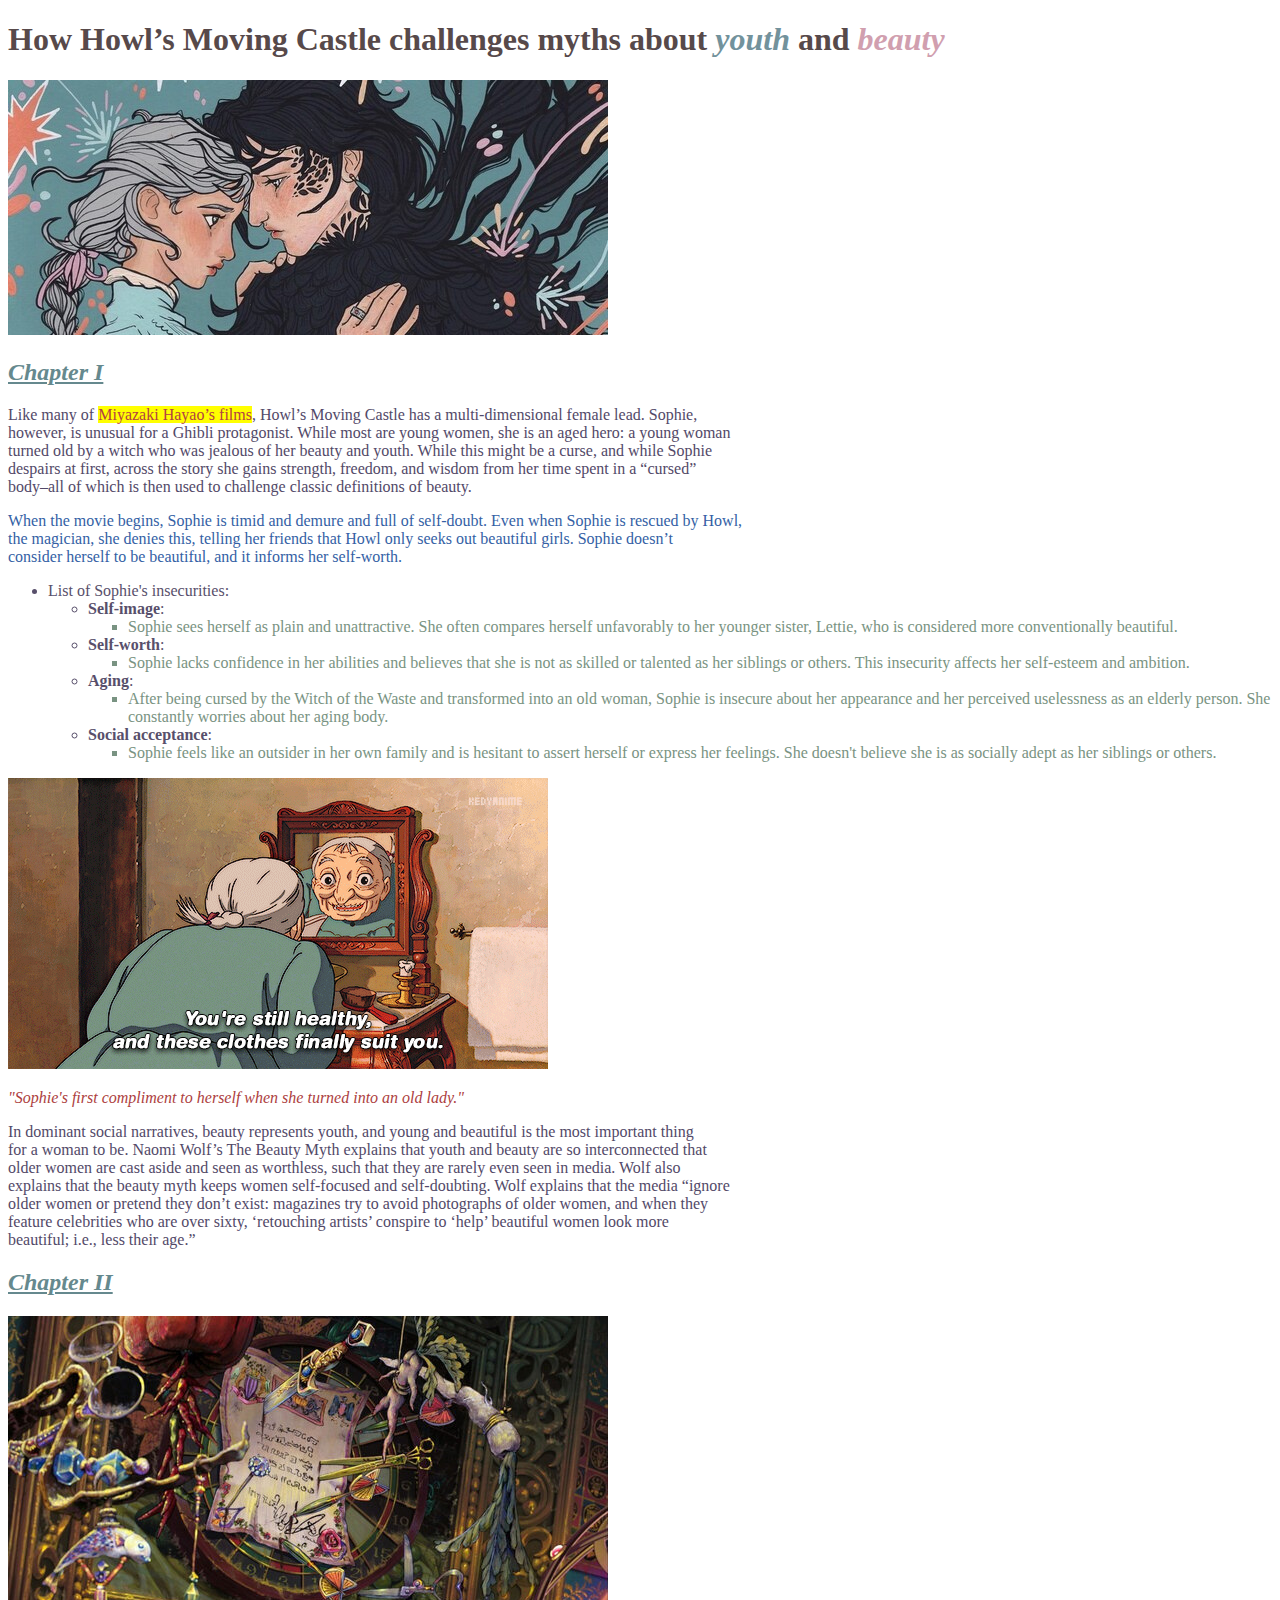
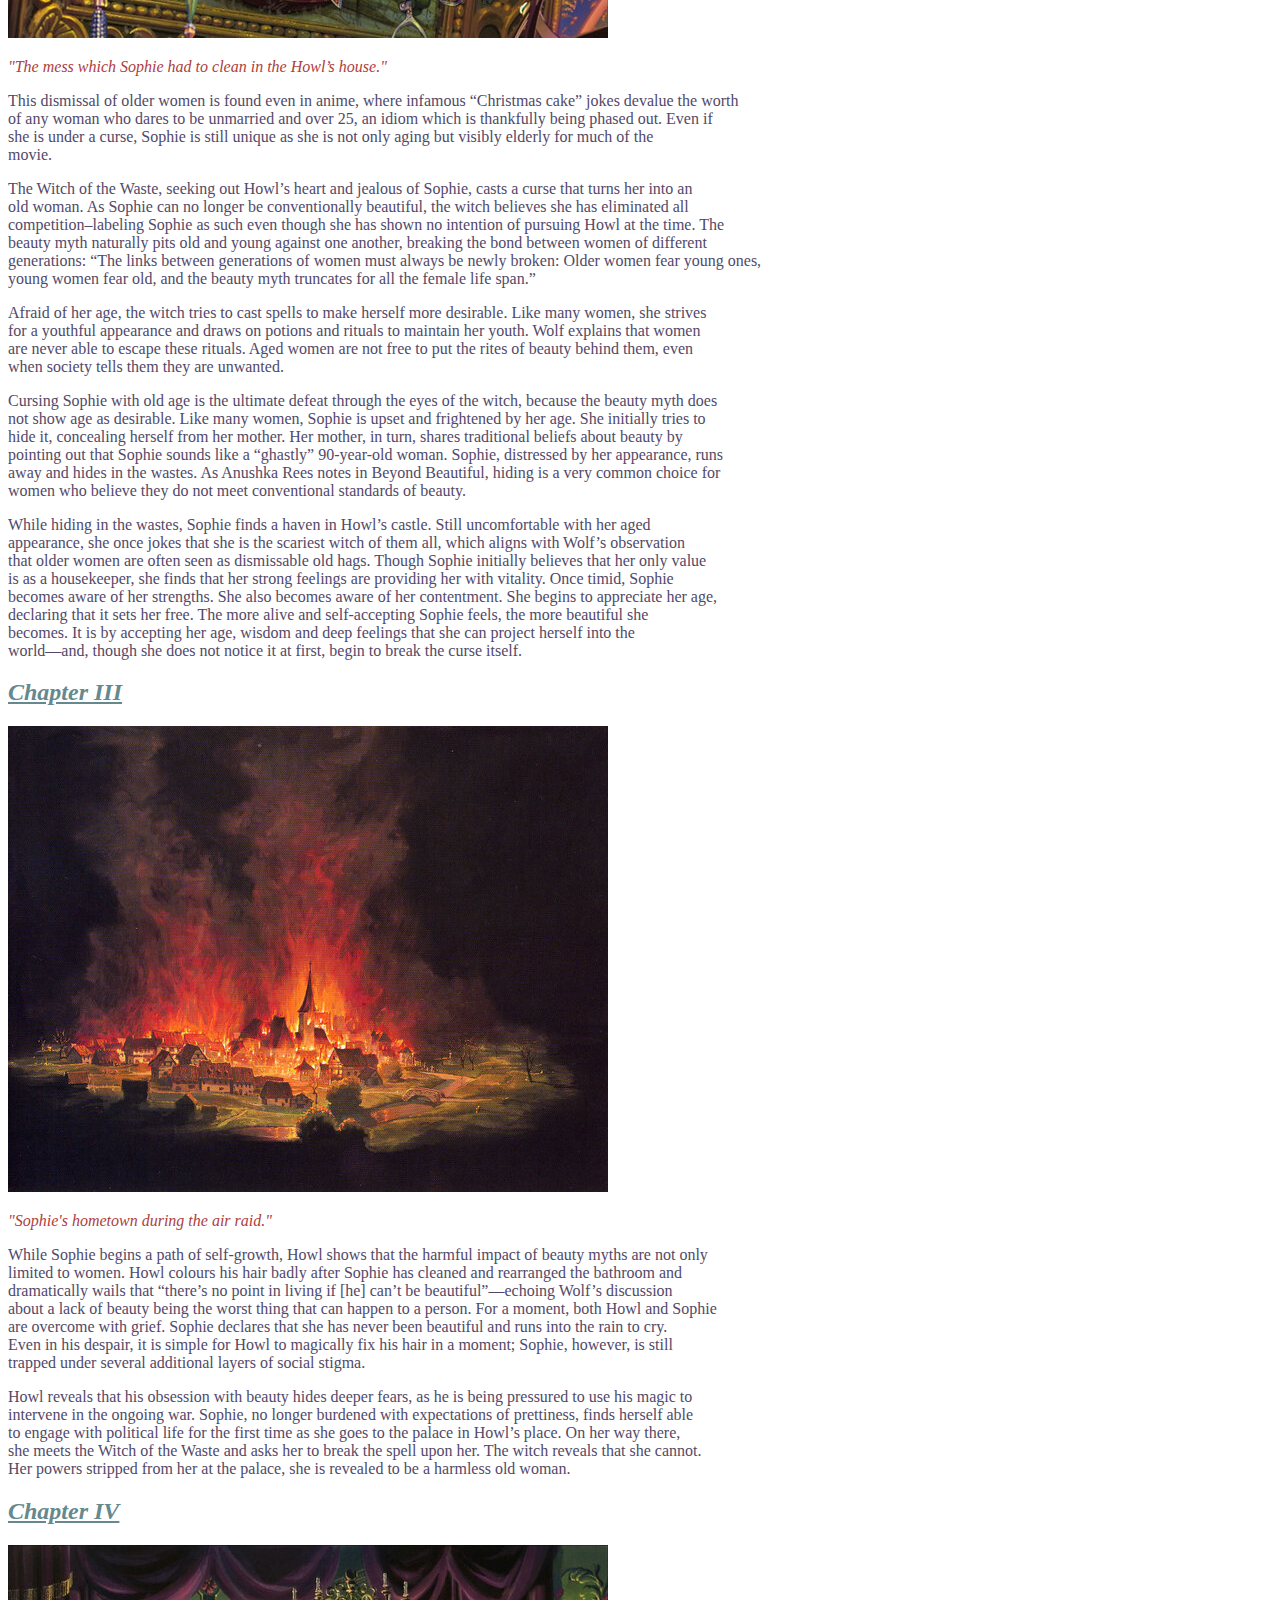
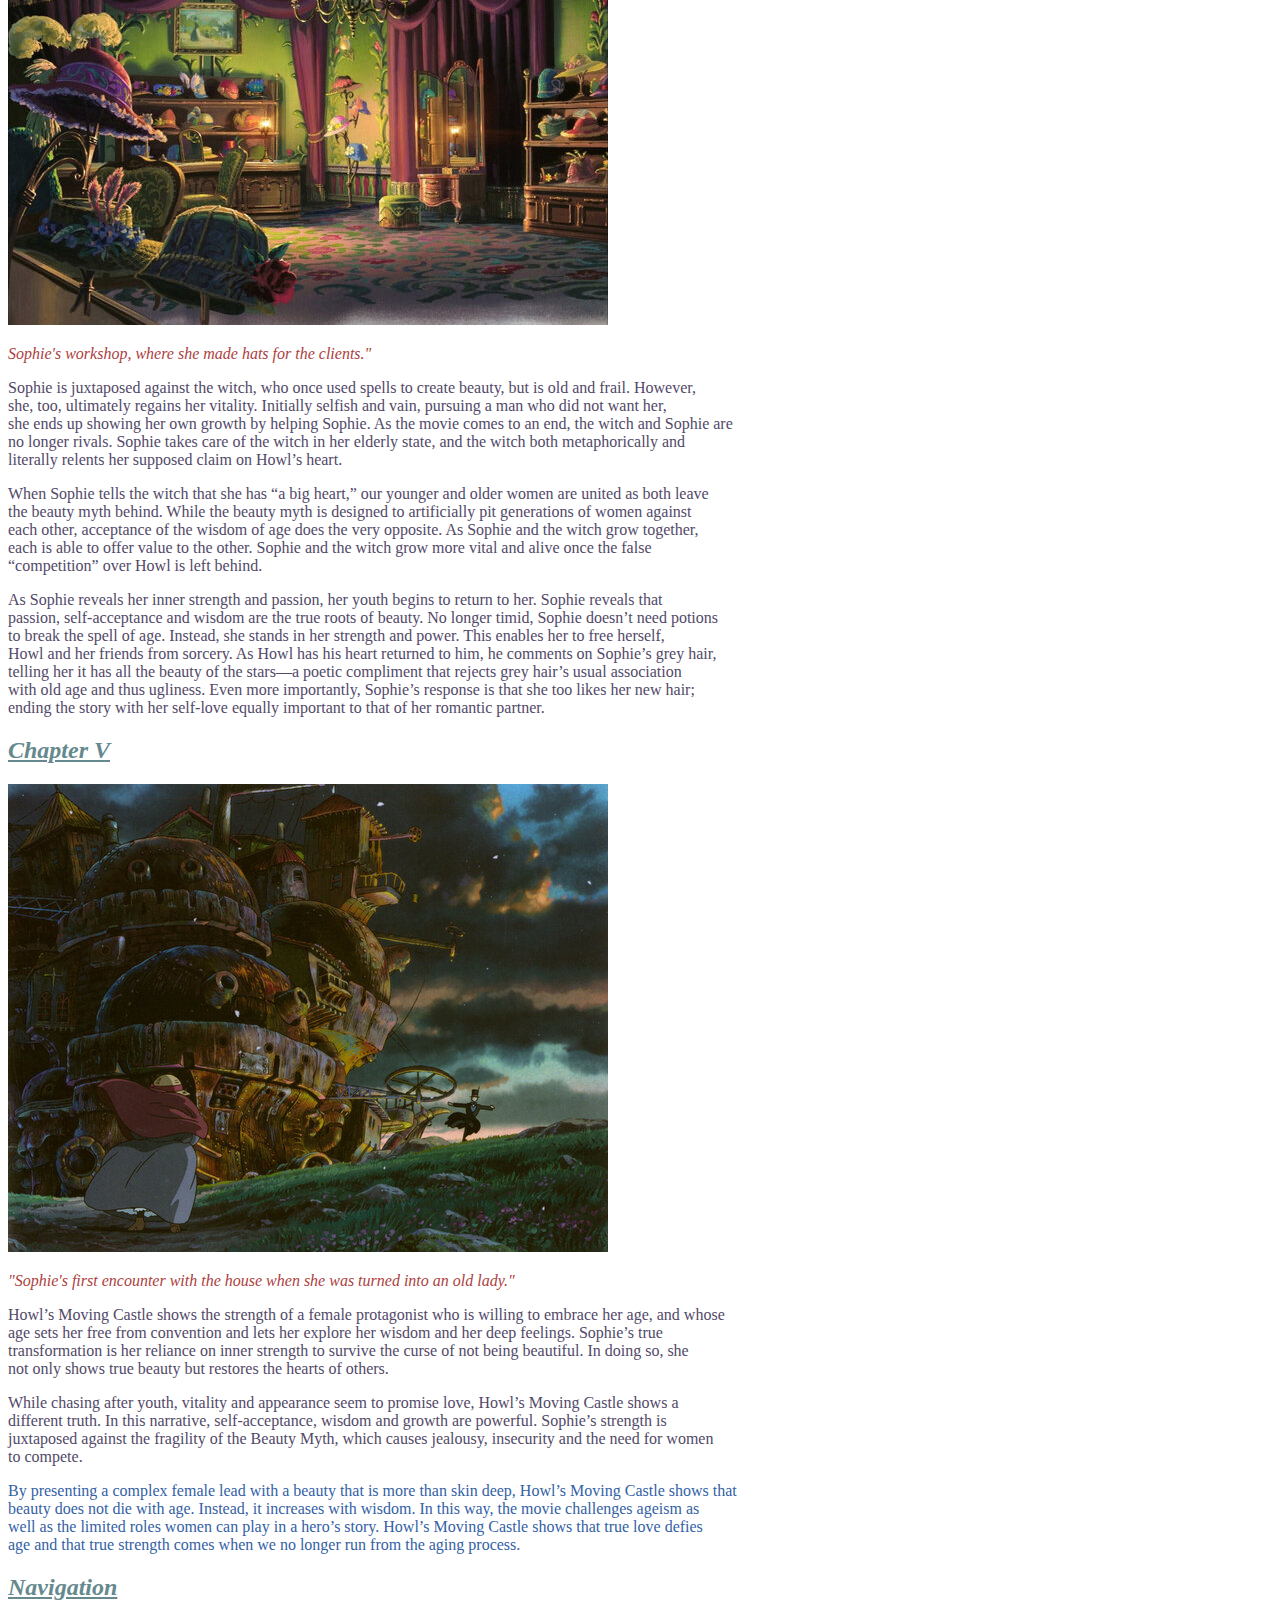
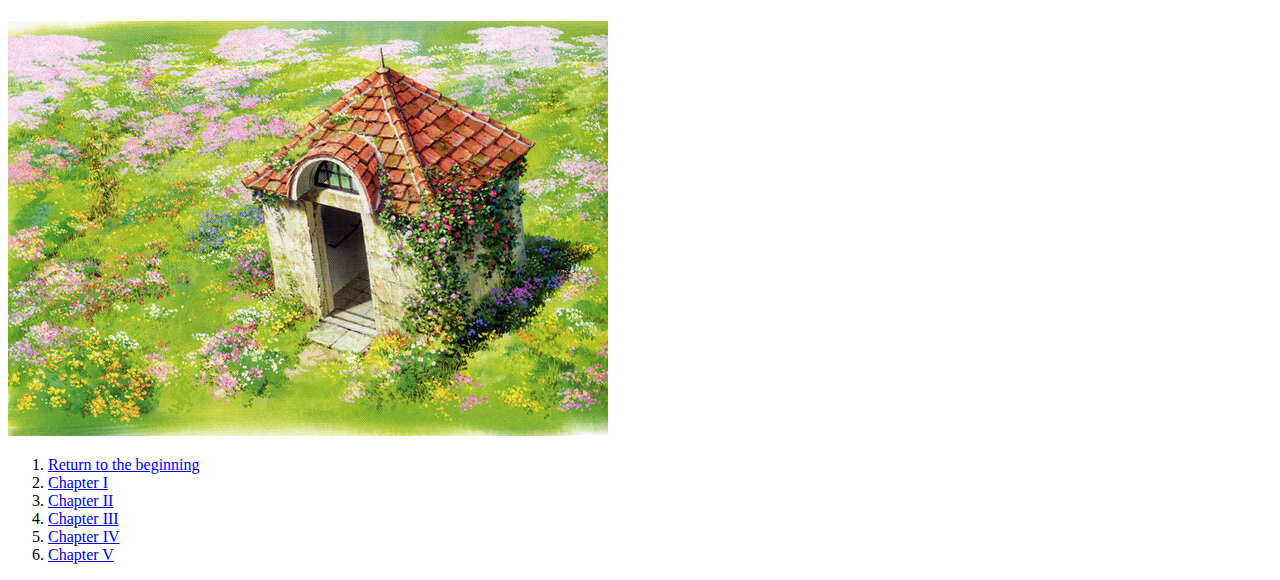
==== commit 06ac300f: "adding styles" ====
--- a/index.html
+++ b/index.html
@@ -3,25 +3,27 @@
 <head>
     <meta charset="UTF-8">
     <meta name="viewport" content="width=device-width, initial-scale=1.0">
-    <link rel="stylesheet" href="css/style.css">
+    <link rel="stylesheet" href="css/style.css"> 
     <title>The Spell of Self-Assurance</title>
 </head>
 <body>
     <header>
         <div>
             <h1 id="initium">How Howl’s Moving Castle challenges myths about 
-                <i>
+                <i class="main-italic-color">
                     youth
                 </i> 
-                and 
-                <i>
+                    and 
+                <i class="italic-color">
                     beauty
-                </i></h1>
+                </i>
+            </h1>
             <img src="image/sofie-and-howl.jpg" alt="Sophie and Howl">
         </div>
         
-        <div>
-            <p>
+        <div class="textblock">
+            <h2 id="first-chapter"><i class="italic-color"><u>Chapter I</u></i></h2>
+            <p class="paragraph">
                 Like many of <mark>Miyazaki Hayao’s films</mark>, Howl’s Moving Castle has a  multi-dimensional female lead. Sophie, <br> however, is unusual for a Ghibli  protagonist. While most are young women, she is an aged hero: a young woman <br>  turned old by a witch who was jealous of her beauty and youth. While this  might be a curse, and while Sophie <br> despairs at first, across the story she  gains strength, freedom, and wisdom from her time spent in a “cursed”  <br> body–all of which is then used to challenge classic definitions of beauty.
             </p>
         
@@ -30,32 +32,32 @@
             </p>
             <div>
 
-                <ul>
+                <ul class="list">
                     <li>
                         List of Sophie's insecurities:
                         <ul>
                             <li>
                                 <b>Self-image</b>:
                                 <ul>
-                                    <li>Sophie sees herself as plain and  unattractive. She often compares herself unfavorably to her  younger sister, Lettie, who is considered more conventionally  beautiful.</li>
+                                    <li class="list-text">Sophie sees herself as plain and  unattractive. She often compares herself unfavorably to her  younger sister, Lettie, who is considered more conventionally  beautiful.</li>
                                 </ul>
                             </li>
                             <li>
                                 <b>Self-worth</b>:
                                 <ul>
-                                    <li>Sophie lacks confidence in her abilities  and believes that she is not as skilled or talented as her  siblings or others. This insecurity affects her self-esteem  and ambition.</li>
+                                    <li class="list-text">Sophie lacks confidence in her abilities  and believes that she is not as skilled or talented as her  siblings or others. This insecurity affects her self-esteem  and ambition.</li>
                                 </ul>
                             </li>
                             <li>
                                 <b>Aging</b>:
                                 <ul>
-                                    <li>After being cursed by the Witch of the Waste  and transformed into an old woman,  Sophie is insecure about  her appearance and her perceived uselessness as an elderly  person. She constantly worries about her aging body.</li>
+                                    <li class="list-text">After being cursed by the Witch of the Waste  and transformed into an old woman,  Sophie is insecure about  her appearance and her perceived uselessness as an elderly  person. She constantly worries about her aging body.</li>
                                 </ul>
                             </li>
                             <li>
                                 <b>Social acceptance</b>:
                                 <ul>
-                                    <li>Sophie feels like an outsider in  her own family and is hesitant to  assert herself or express  her feelings. She doesn't believe she is as socially adept as  her  siblings or others.</li>
+                                    <li class="list-text">Sophie feels like an outsider in  her own family and is hesitant to  assert herself or express  her feelings. She doesn't believe she is as socially adept as  her  siblings or others.</li>
                                 </ul>
                             </li>
                         </ul>
@@ -64,19 +66,20 @@
 
             </div>
             <img src="image/sophies_quote.webp" alt="You're still healthy...">
-            <p><i>"Sophie's first compliment to herself when she turned into an old lady."</i></p>
+            <p><i class="italic-color quote">"Sophie's first compliment to herself when she turned into an old lady."</i></p>
         </div>
     </header>
 
     <main>
-        <div>
+        <div class="textblock">
             <p>
-                In dominant social narratives, beauty represents youth, and young and  beautiful is the most important thing <br> for a woman to be. Naomi Wolf’s The  Beauty Myth explains that youth and beauty are so interconnected that <br> older  women are cast aside and seen as worthless, such that they are rarely even  seen in media. Wolf also <br> explains that the beauty myth keeps women  self-focused and self-doubting. Wolf explains that the media “ignore <br> older  women or pretend they don’t exist: magazines try to avoid photographs of  older women, and when they <br> feature celebrities who are over sixty,  ‘retouching artists’ conspire to ‘help’ beautiful women look more <br> beautiful;  i.e., less their age.” (p83) 
+                In dominant social narratives, beauty represents youth, and young and  beautiful is the most important thing <br> for a woman to be. Naomi Wolf’s The  Beauty Myth explains that youth and beauty are so interconnected that <br> older  women are cast aside and seen as worthless, such that they are rarely even  seen in media. Wolf also <br> explains that the beauty myth keeps women  self-focused and self-doubting. Wolf explains that the media “ignore <br> older  women or pretend they don’t exist: magazines try to avoid photographs of  older women, and when they <br> feature celebrities who are over sixty,  ‘retouching artists’ conspire to ‘help’ beautiful women look more <br> beautiful;  i.e., less their age.” 
             </p>
 
             <div>
+                <h2 id="second-chapter"><i><u>Chapter II</u></i></h2>
                 <img src="image/howls-mess.jpg" alt="Mess in Howl's house">
-                <p><i>"The mess which Sophie had to clean in the Howl’s house."</i></p>
+                <p><i class="italic-color quote" >"The mess which Sophie had to clean in the Howl’s house."</i></p>
             </div>
 
             <p>
@@ -85,7 +88,7 @@
         </div>
 
 
-        <div>
+        <div class="textblock">
             <p>
                 The Witch of the Waste, seeking out Howl’s heart and jealous of Sophie, casts  a curse that turns her into an <br> old woman. As Sophie can no longer be  conventionally beautiful, the witch believes she has eliminated all  <br> competition–labeling Sophie as such even though she has shown no intention of  pursuing Howl at the time. The <br> beauty myth naturally pits old and young  against one another, breaking the bond between women of different  <br> generations: “The links between generations of women must always be newly  broken: Older women fear young ones, <br> young women fear old, and the beauty  myth truncates for all the female life span.” 
             </p>
@@ -101,10 +104,12 @@
             <p>
                 While hiding in the wastes, Sophie finds a haven in Howl’s castle. Still  uncomfortable with her aged <br> appearance, she once jokes that she is the  scariest witch of them all, which aligns with Wolf’s observation <br> that older  women are often seen as dismissable old hags. Though Sophie initially  believes that her only value <br> is as a housekeeper, she finds that her strong  feelings are providing her with vitality. Once timid, Sophie <br> becomes aware of  her strengths. She also becomes aware of her contentment. She begins to  appreciate her age, <br> declaring that it sets her free. The more alive and  self-accepting Sophie feels, the more beautiful she <br> becomes. It is by  accepting her age, wisdom and deep feelings that she can project herself into  the <br> world—and, though she does not notice it at first, begin to break the  curse itself.
             </p>
-
+            <div>
+                <h2 id="third-chapter"><i class="italic-color"><u>Chapter III</u></i></h2>
+            </div>
             <div>
                 <img src="image/sophies-heat-analogy.jpg" alt="The burning city">
-                <p><i>"Sophie's hometown during the air raid."</i></p>
+                <p><i class="italic-color quote">"Sophie's hometown during the air raid."</i></p>
             </div>
 
             <p>
@@ -116,8 +121,11 @@
             </p>
 
             <div>
+                <h2 id="fourth-chapter"><i class="italic-color"><u>Chapter IV</u></i></h2>
+            </div>
+            <div>
                 <img src="image/sophies-workplace.jpg" alt="Sophie's hat workshop">
-                <p><i>Sophie's workshop, where she made hats for the clients."</i></p>
+                <p><i class="italic-color quote">Sophie's workshop, where she made hats for the clients."</i></p>
             </div>
 
             <p>
@@ -132,10 +140,13 @@
             <p>
                 As Sophie reveals her inner strength and passion, her youth begins to return  to her. Sophie reveals that <br> passion, self-acceptance and wisdom are the true  roots of beauty. No longer timid, Sophie doesn’t need potions <br> to break the  spell of age. Instead, she stands in her strength and power. This enables her  to free herself, <br> Howl and her friends from sorcery. As Howl has his heart  returned to him, he comments on Sophie’s grey hair, <br> telling her it has all  the beauty of the stars—a poetic compliment that rejects grey hair’s usual  association <br> with old age and thus ugliness. Even more importantly, Sophie’s  response is that she too likes her new hair; <br> ending the story with her  self-love equally important to that of her romantic partner.
             </p>
+            <div>
+                <h2 id="fith-chapter"><i class="italic-color"><u>Chapter V</u></i></h2>
+            </div>
 
-            <div>
+            <div class="textblock">
                 <img src="image/first-encounter.jpg" alt="Sophie's first encounter with the house">
-                <p><i>"Sophie's first encounter with the house when she was turned into an old lady."</i></p>
+                <p><i class="italic-color quote">"Sophie's first encounter with the house when she was turned into an old lady."</i></p>
             </div>
 
             <p>
@@ -145,8 +156,8 @@
     </main>
 
     <footer>
-        <div>
-            <p>
+        <div class="textblock">
+            <p class="paragraph">
                 While chasing after youth, vitality and appearance seem to promise love,  Howl’s Moving Castle shows a <br> different truth. In this narrative,  self-acceptance, wisdom and growth are powerful. Sophie’s strength is  <br> juxtaposed against the fragility of the Beauty Myth, which causes jealousy,  insecurity and the need for women <br> to compete.
             </p>
 
@@ -156,12 +167,15 @@
         </div>
 
         <div>
+            <h2 id="menu"><i class="italic-color"><u>Navigation</u></i></h2>
             <img src="image/dream-house.jpg" alt="Dream house">
             <ol>
                 <li><a href="#initium">Return to the beginning</a></li>
-                <li><a href=""></a></li>
-                <li><a href=""></a></li>
-                <li><a href=""></a></li>
+                <li><a href="#first-chapter">Chapter I</a></li>
+                <li><a href="#second-chapter">Chapter II</a></li>
+                <li><a href="#third-chapter">Chapter III</a></li>
+                <li><a href="#fourth-chapter">Chapter IV</a></li>
+                <li><a href="#fith-chapter">Chapter V</a></li>
             </ol>
         </div>
     </footer>
--- a/css/style.css
+++ b/css/style.css
@@ -1,2 +1,45 @@
-@import url(reset.css);
+/* @import url(reset.css); */
+#initium {
+    color:#57494a
+}
+#first-chapter,
+#second-chapter,
+#third-chapter,
+#fourth-chapter,
+#fith-chapter,
+#first-chapter,
+#menu {
+    color:#65898e
+}
 
+#initium .main-italic-color {
+    color:#72929c
+}
+
+.main-italic-color + i {
+    color:#d19faf
+}
+
+.textblock {
+    color:#524968
+}
+
+mark {
+    color:#b34143
+}
+
+.paragraph + p {
+    color:#345fa5
+}
+
+.list * {
+    color:#584f6b
+}
+
+.list .list-text {
+    color:#799382
+}
+
+.italic-color.quote {
+    color:#ad4040
+}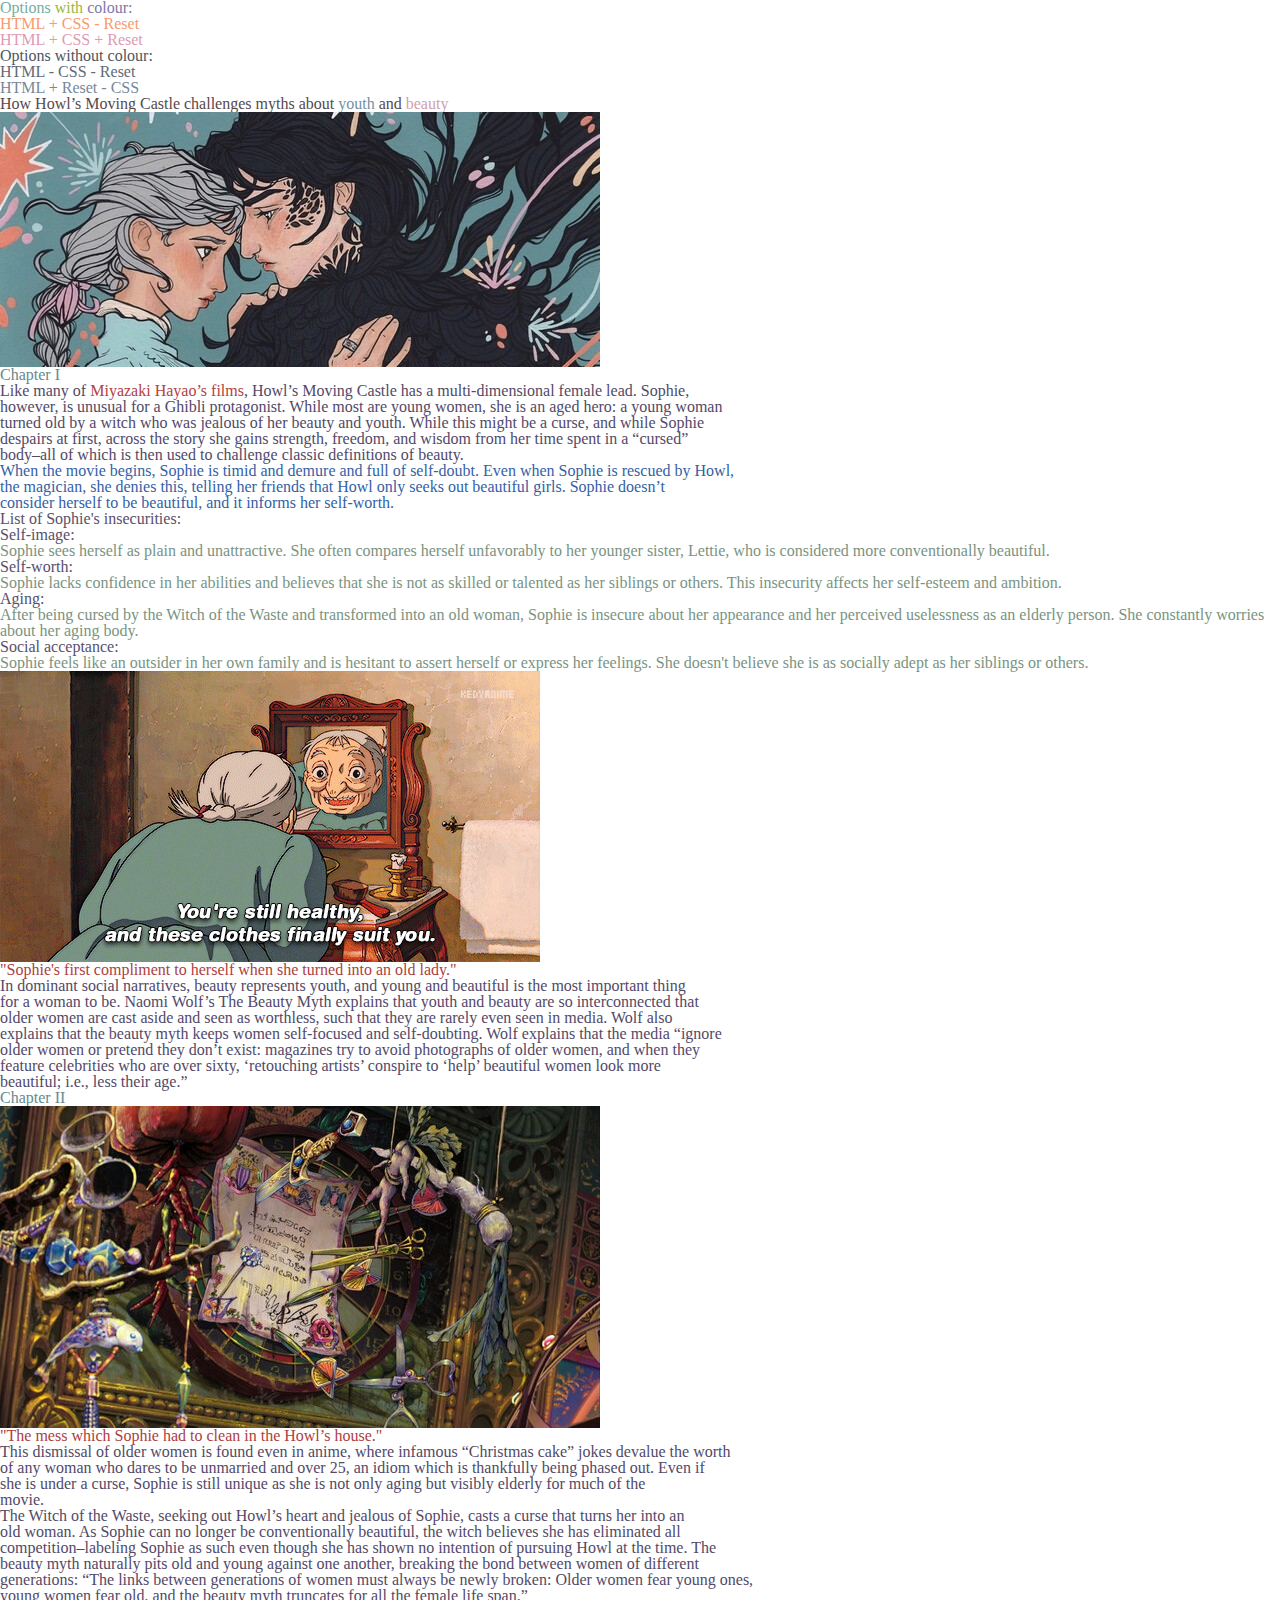
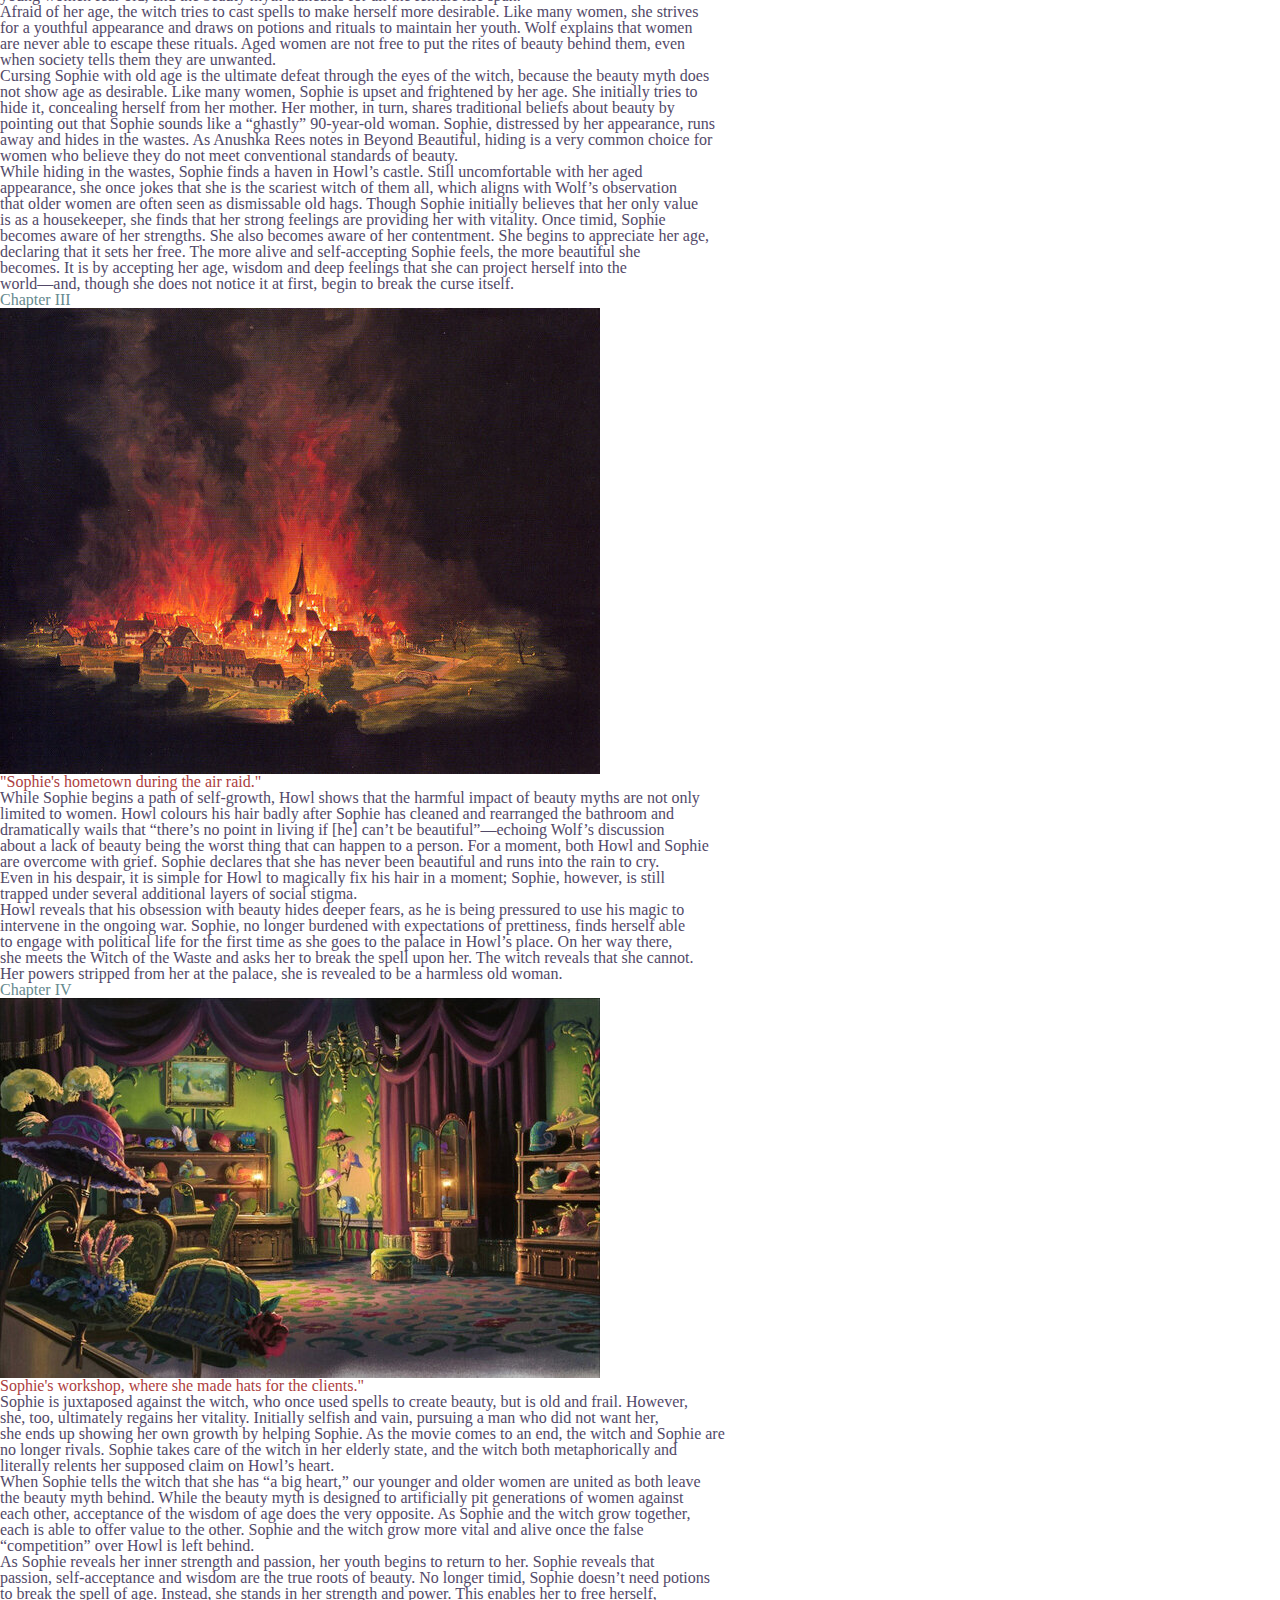
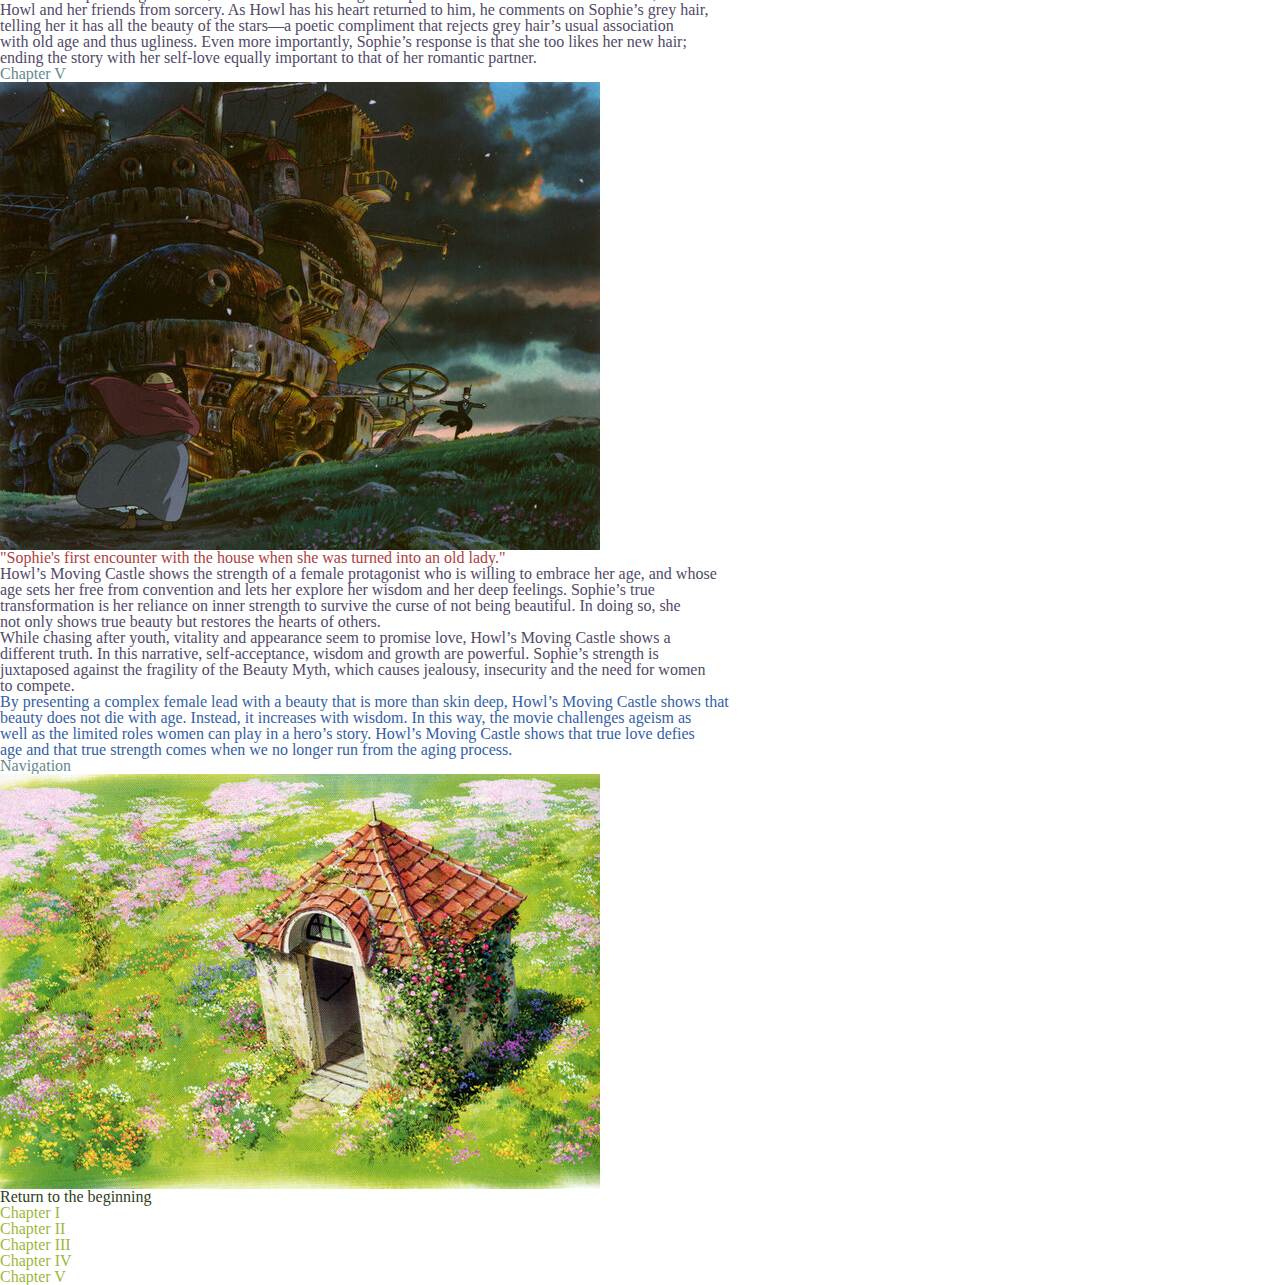
==== commit b150259b: "Merge pull request #1 from taraniuklidia/lesson_4" ====
--- a/index.html
+++ b/index.html
@@ -8,6 +8,27 @@
 </head>
 <body>
     <header>
+        <div class="menu">
+            <ul>
+                <li class="first-option">
+                    <span class="multicolor-one">Options</span>
+                    <span class="multicolor-two">with</span>
+                    <span class="multicolor-three">colour:</span>
+                    <ul>
+                        <li class="page-link"><a href="">HTML + CSS - Reset</a></li>
+                        <li><a href="">HTML + CSS + Reset</a></li>
+                    </ul>
+                </li>
+                <li class="second-option">
+                    <span class="dim-words">Options without colour:</span>
+                    <ul class="light-text">
+                        <li class="darker-text"><a href=""> HTML - CSS - Reset</a></li>
+                        <li><a href="">HTML + Reset - CSS</a></li>
+                    </ul>
+                </li>
+            </ul>
+            
+        </div>
         <div>
             <h1 id="initium">How Howl’s Moving Castle challenges myths about 
                 <i class="main-italic-color">
@@ -87,7 +108,7 @@
             </p>
         </div>
 
-
+    
         <div class="textblock">
             <p>
                 The Witch of the Waste, seeking out Howl’s heart and jealous of Sophie, casts  a curse that turns her into an <br> old woman. As Sophie can no longer be  conventionally beautiful, the witch believes she has eliminated all  <br> competition–labeling Sophie as such even though she has shown no intention of  pursuing Howl at the time. The <br> beauty myth naturally pits old and young  against one another, breaking the bond between women of different  <br> generations: “The links between generations of women must always be newly  broken: Older women fear young ones, <br> young women fear old, and the beauty  myth truncates for all the female life span.” 
@@ -166,16 +187,16 @@
             </p>
         </div>
 
-        <div>
+        <div class="navigation">
             <h2 id="menu"><i class="italic-color"><u>Navigation</u></i></h2>
             <img src="image/dream-house.jpg" alt="Dream house">
-            <ol>
-                <li><a href="#initium">Return to the beginning</a></li>
-                <li><a href="#first-chapter">Chapter I</a></li>
-                <li><a href="#second-chapter">Chapter II</a></li>
-                <li><a href="#third-chapter">Chapter III</a></li>
-                <li><a href="#fourth-chapter">Chapter IV</a></li>
-                <li><a href="#fith-chapter">Chapter V</a></li>
+            <ol class="navigation-list">
+                <li class="bullet-point"><a href="#initium">Return to the beginning</a></li>
+                <li class="bullet-point chapter"><a href="#first-chapter">Chapter I</a></li>
+                <li class="bullet-point chapter"><a href="#second-chapter">Chapter II</a></li>
+                <li class="bullet-point chapter"><a href="#third-chapter">Chapter III</a></li>
+                <li class="bullet-point chapter"><a href="#fourth-chapter">Chapter IV</a></li>
+                <li class="bullet-point chapter"><a href="#fith-chapter">Chapter V</a></li>
             </ol>
         </div>
     </footer>
--- a/css/style.css
+++ b/css/style.css
@@ -1,4 +1,4 @@
-/* @import url(reset.css); */
+@import url(reset.css); 
 #initium {
     color:#57494a
 }
@@ -42,4 +42,44 @@
 
 .italic-color.quote {
     color:#ad4040
+}
+
+ol.navigation-list {
+    color:#2e4021
+}
+
+.bullet-point.chapter {
+    color:#9cb73d
+}
+
+.first-option .multicolor-one {
+    color:#76ac9f 
+}
+
+.first-option .multicolor-two {
+    color:#9cb73d
+}
+
+.first-option .multicolor-three {
+    color:#7c77ab
+}
+
+.first-option .page-link {
+    color:#f79a6f
+}
+
+.page-link + li {
+    color:#dd9bb3
+}
+
+.dim-words {
+    color:#4e555e
+}
+
+.light-text li {
+    color: #778899
+}
+
+.light-text .darker-text {
+    color:#626977
 }